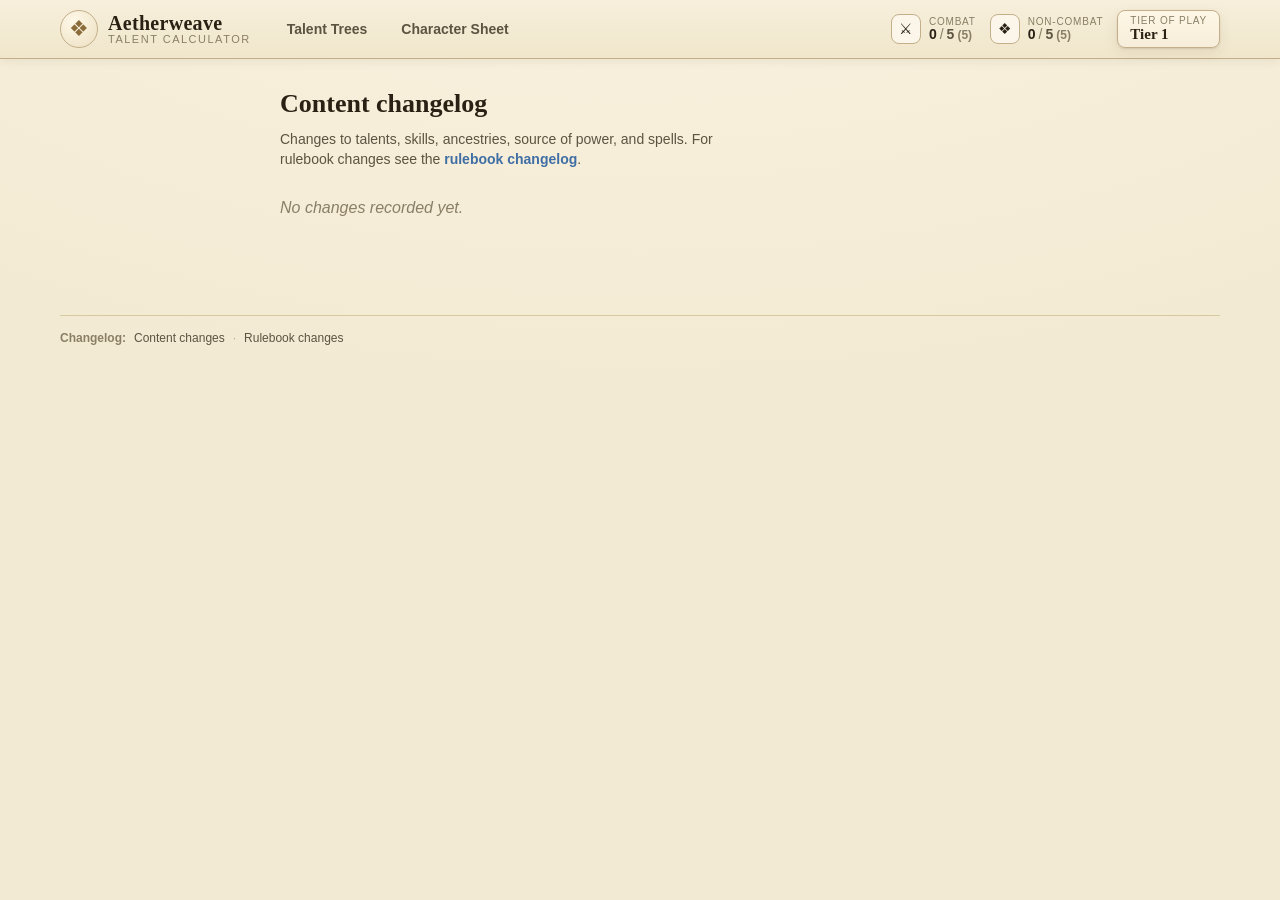
==== changelog-content.html @ 64d8b2b5 "Added changelogs and corresponding hooks" ====
<!DOCTYPE html>
<html lang="en">
<head>
  <meta charset="utf-8">
  <meta name="viewport" content="width=device-width, initial-scale=1">
  <title>Aetherweave — Content Changelog</title>
  <link rel="stylesheet" href="css/style.css">
</head>
<body data-changelog="content">
  <header id="app-header"></header>

  <main class="page page-changelog">
    <h1 class="changelog-title">Content changelog</h1>
    <p class="changelog-lead">
      Changes to talents, skills, ancestries, source of power, and spells.
      For rulebook changes see the <a class="inline-link" href="changelog-rules.html">rulebook changelog</a>.
    </p>
    <div id="changelog"></div>
  </main>

  <footer id="app-footer"></footer>

  <!-- ---------- Editable database (all content is in these files) ---------- -->
  <script src="js/data/creation.js"></script>
  <script src="js/config.js"></script>
  <script src="js/data/skills.js"></script>
  <script src="js/data/domains.js"></script>
  <script src="js/data/ancestries.js"></script>
  <script src="js/data/combinations.js"></script>
  <script src="js/data/sources.js"></script>
  <script src="js/data/spells.js"></script>
  <script src="js/data/changelog-content.js"></script>
  <script src="js/data/changelog-rules.js"></script>

  <!-- ---------- Application ---------- -->
  <script src="js/state.js"></script>
  <script src="js/engine.js"></script>
  <script src="js/ui-shared.js"></script>
  <script src="js/changelog.js"></script>
</body>
</html>
---- css/style.css ----
/* ==========================================================================
   Aetherweave Talent Calculator — styles
   Theme lives in :root variables. Per-domain accent is injected as --accent.
   ========================================================================== */

:root {
  --parchment:      #f3ead3;
  --parchment-2:    #ece0c2;
  --panel:          #fbf6e9;
  --panel-2:        #f6eeda;
  --ink:            #2a2114;
  --ink-soft:       #5c5341;
  --ink-faint:      #8a7f66;
  --line:           #d8c9a3;
  --line-strong:    #c3b08a;
  --unmet:          #b3261e;   /* red requirement text (spec) */
  --met:            #2a2114;   /* black requirement text (spec) */
  --combat:         #b23b3b;
  --noncombat:      #3f6ea5;
  --owned:          #2f8f5b;
  --granted:        #d4a72c;   /* free, granted at character creation */
  --shadow:         0 1px 2px rgba(60, 45, 20, .12), 0 4px 14px rgba(60, 45, 20, .08);
  --accent:         #8a6d3b;
  --radius:         10px;
  --font: -apple-system, BlinkMacSystemFont, "Segoe UI", Roboto, Helvetica, Arial, sans-serif;
  --serif: "Iowan Old Style", "Palatino Linotype", Palatino, "Book Antiqua", Georgia, serif;
}

* { box-sizing: border-box; }

html, body { margin: 0; padding: 0; }

body {
  font-family: var(--font);
  color: var(--ink);
  background:
    radial-gradient(1200px 600px at 50% -200px, #fbf4e2, transparent),
    var(--parchment);
  min-height: 100vh;
  line-height: 1.45;
}

a { color: var(--accent); }
.inline-link { color: var(--noncombat); font-weight: 600; text-decoration: none; }
.inline-link:hover { text-decoration: underline; }

/* ---------- Header ------------------------------------------------------- */
#app-header {
  position: sticky; top: 0; z-index: 50;
  background: linear-gradient(180deg, #f7efdc, #f0e6cb);
  border-bottom: 1px solid var(--line-strong);
  box-shadow: 0 2px 10px rgba(60, 45, 20, .08);
}
.header-bar {
  max-width: 1200px; margin: 0 auto; padding: 10px 20px;
  display: flex; align-items: center; gap: 22px; flex-wrap: wrap;
}
.brand { display: flex; align-items: center; gap: 10px; text-decoration: none; color: var(--ink); }
.brand-mark {
  font-size: 22px; width: 38px; height: 38px; display: grid; place-items: center;
  background: radial-gradient(circle at 35% 30%, #fff8e8, var(--parchment-2));
  border: 1px solid var(--line-strong); border-radius: 50%; color: var(--accent);
}
.brand-text { display: flex; flex-direction: column; line-height: 1.05; }
.brand-name { font-family: var(--serif); font-weight: 700; font-size: 20px; letter-spacing: .3px; }
.brand-sub { font-size: 11px; text-transform: uppercase; letter-spacing: 1.5px; color: var(--ink-faint); }

.nav { display: flex; gap: 6px; }
.nav-link {
  text-decoration: none; color: var(--ink-soft); font-weight: 600; font-size: 14px;
  padding: 7px 13px; border-radius: 8px; border: 1px solid transparent;
}
.nav-link:hover { background: var(--panel-2); }
.nav-link.active { color: var(--ink); background: var(--panel); border-color: var(--line-strong); box-shadow: var(--shadow); }

.counters { display: flex; align-items: center; gap: 14px; margin-left: auto; flex-wrap: wrap; }
.exp-counter { display: flex; align-items: center; gap: 8px; }
.exp-icon {
  width: 30px; height: 30px; display: grid; place-items: center; border-radius: 8px;
  background: var(--panel); border: 1px solid var(--line-strong); font-size: 15px;
}
.exp-body { display: flex; flex-direction: column; line-height: 1.05; }
.exp-label { font-size: 10px; text-transform: uppercase; letter-spacing: .8px; color: var(--ink-faint); }
.exp-nums { font-variant-numeric: tabular-nums; font-size: 14px; font-weight: 700; display: flex; align-items: baseline; gap: 3px; }
.exp-sep { color: var(--ink-faint); font-weight: 400; }
.exp-earned { color: var(--ink-soft); font-weight: 600; }
.exp-remaining { font-size: 12px; color: var(--ink-faint); font-weight: 600; }
.exp-remaining.negative { color: var(--unmet); }

.tier-badge {
  display: flex; flex-direction: column; line-height: 1.05; padding: 5px 12px;
  background: linear-gradient(180deg, #fff7e6, var(--panel-2));
  border: 1px solid var(--line-strong); border-radius: 8px; box-shadow: var(--shadow);
}
.tier-badge-label { font-size: 10px; text-transform: uppercase; letter-spacing: .8px; color: var(--ink-faint); }
.tier-badge-value { font-family: var(--serif); font-weight: 700; font-size: 15px; }

/* ---------- Validation banner ------------------------------------------- */
.validation-banner {
  max-width: 1200px; margin: 12px auto 0; padding: 12px 16px;
  background: #fdecea; border: 1px solid #f0b4ae; border-left: 4px solid var(--unmet);
  border-radius: 8px; color: #7c1a14;
}
.vb-head { font-weight: 700; margin-bottom: 6px; }
.vb-list { margin: 0; padding-left: 20px; font-size: 13px; font-family: ui-monospace, Menlo, Consolas, monospace; }

/* ---------- Page layout -------------------------------------------------- */
.page { max-width: 1200px; margin: 0 auto; padding: 22px 20px 80px; }

/* ---------- Tree tabs ---------------------------------------------------- */
.tree-tabs { display: flex; flex-direction: column; gap: 12px; margin-bottom: 20px; }
.tab-group { display: flex; align-items: baseline; gap: 12px; flex-wrap: wrap; }
.tab-group-label {
  font-size: 10px; text-transform: uppercase; letter-spacing: 1.2px; font-weight: 700;
  color: var(--ink-faint); width: 96px; flex: none;
}
.tab-row { display: flex; gap: 10px; flex-wrap: wrap; flex: 1; }
.domain-tab-lock { font-size: 11px; opacity: .8; }
.domain-tab.preview { border-style: dashed; opacity: .82; }
.combo-toggle {
  display: flex; align-items: center; gap: 8px; font-size: 13px; color: var(--ink-soft);
  margin-left: 108px; cursor: pointer; user-select: none;
}
.combo-toggle input { width: 15px; height: 15px; cursor: pointer; accent-color: var(--accent); }

/* ---------- Tree header -------------------------------------------------- */
.tree-head {
  display: flex; justify-content: space-between; align-items: flex-start; gap: 16px;
  flex-wrap: wrap; margin-bottom: 18px; padding-bottom: 14px; border-bottom: 1px solid var(--line);
  position: relative; z-index: 3;
}
.tree-head-main { display: flex; align-items: center; gap: 12px; }
.tree-head-icon {
  font-size: 26px; width: 46px; height: 46px; flex: none; display: grid; place-items: center;
  border-radius: 12px; background: #fffdf7; border: 2px solid var(--accent);
}
.tree-head-name { font-family: var(--serif); font-weight: 700; font-size: 20px; }
.tree-head-desc { font-size: 12.5px; color: var(--ink-faint); max-width: 46ch; }
.tree-head-tags { display: flex; gap: 8px; flex-wrap: wrap; justify-content: flex-end; }
.tree-tag {
  font-size: 11.5px; font-weight: 600; padding: 4px 10px; border-radius: 999px;
  border: 1px solid var(--line-strong); background: var(--panel-2); color: var(--ink-soft);
}
.tree-tag.ok { border-color: #a8cfb6; background: #eef8f1; color: #1f6b45; }
.tree-tag.locked { border-color: #f0b4ae; background: #fdecea; color: #8c2820; }
.tree-tag.cost { border-color: #e0c48a; background: #fdf4e2; color: #8a6320; }

/* ---------- Talents / Spells sub-tabs (magical domains) ------------------ */
.subview-tabs { display: flex; gap: 6px; margin: 2px 0 0; flex: none; }
.subview-tab {
  font-size: 12.5px; font-weight: 700; padding: 5px 14px; border-radius: 999px; cursor: pointer;
  border: 1px solid var(--line-strong); background: var(--panel-2); color: var(--ink-soft);
}
.subview-tab:hover { color: var(--ink); }
.subview-tab.active { color: #fff; background: var(--accent); border-color: color-mix(in srgb, var(--accent) 70%, black 30%); }

/* ---------- Domain tabs -------------------------------------------------- */
.domain-tabs { display: flex; gap: 10px; flex-wrap: wrap; margin-bottom: 20px; }
.domain-tab {
  --accent: #8a6d3b;
  display: flex; align-items: center; gap: 9px; cursor: pointer;
  padding: 10px 16px; font-size: 15px; font-weight: 600; color: var(--ink-soft);
  background: var(--panel-2); border: 1px solid var(--line-strong);
  border-radius: 10px; box-shadow: var(--shadow); transition: transform .06s ease;
}
.domain-tab:hover { transform: translateY(-1px); color: var(--ink); }
.domain-tab-icon { font-size: 18px; }
.domain-tab.active {
  color: #fff; background: var(--accent);
  border-color: color-mix(in srgb, var(--accent) 70%, black 30%);
}
.domain-tab.active .domain-tab-icon { filter: drop-shadow(0 1px 1px rgba(0,0,0,.35)); }

/* ---------- Tree --------------------------------------------------------- */
.tree {
  --accent: #8a6d3b; --cols: 5;
  position: relative;
  background:
    linear-gradient(180deg, rgba(255,252,244,.6), rgba(246,238,218,.6)),
    var(--panel);
  border: 1px solid var(--line-strong); border-radius: 14px;
  padding: 26px 24px; box-shadow: var(--shadow); overflow: hidden;
}
.tree-lines { position: absolute; inset: 0; pointer-events: none; z-index: 1; }
.tree-grid { position: relative; z-index: 2; display: flex; flex-direction: column; gap: 22px; }

.tree-row {
  display: grid; grid-template-columns: repeat(var(--cols), 1fr);
  gap: 14px; align-items: stretch;
}
.tree-cell { display: flex; justify-content: center; }
/* Left edge of each concatenated ancestral block (combined ancestry view). */
.tree-cell.block-start { border-left: 2px dotted var(--line-strong); margin-left: -8px; padding-left: 6px; }

/* Combined ancestral view: labels spanning each ancestry's block of columns. */
.ancestry-headers { align-items: end; margin-bottom: 2px; }
.ancestry-block-label {
  --accent: #8a6d3b;
  display: flex; align-items: center; justify-content: center; gap: 8px;
  padding: 6px 10px; border-radius: 9px; font-family: var(--serif); font-weight: 700; font-size: 14px;
  color: color-mix(in srgb, var(--accent) 75%, black);
  background: color-mix(in srgb, var(--accent) 14%, #fff);
  border: 1px solid color-mix(in srgb, var(--accent) 45%, var(--line-strong));
}
.ancestry-block-label .abl-icon { font-size: 17px; }

/* Tier dividers */
.tier-divider { display: flex; align-items: center; gap: 14px; margin: 2px 0; }
.tier-divider-line { flex: 1; height: 0; border-top: 2px dashed var(--line-strong); }
.tier-divider-label { display: flex; flex-direction: column; align-items: center; line-height: 1.05; white-space: nowrap; }
.tdl-name { font-family: var(--serif); font-weight: 700; font-size: 14px; color: var(--ink-soft); }
.tdl-sub { font-size: 10px; text-transform: uppercase; letter-spacing: .8px; color: var(--ink-faint); }
.tier-divider.reached .tdl-name { color: var(--accent); }
.tier-divider.reached .tier-divider-line { border-top-style: solid; border-top-color: color-mix(in srgb, var(--accent) 55%, var(--line-strong)); }
.tier-divider.locked { opacity: .8; }

/* ---------- Nodes -------------------------------------------------------- */
.node {
  --accent: inherit;
  display: flex; flex-direction: column; align-items: center; gap: 6px;
  width: 118px; cursor: pointer; user-select: none; position: relative;
  padding: 4px; border-radius: 12px; transition: transform .07s ease;
}
.node-box {
  position: relative; width: 62px; height: 62px; border-radius: 14px;
  display: grid; place-items: center; font-size: 30px;
  background: linear-gradient(180deg, #fffdf6, var(--panel-2));
  border: 2px solid var(--line-strong); box-shadow: var(--shadow);
}
.node-icon { line-height: 1; }
.node-name { font-size: 12.5px; font-weight: 600; text-align: center; color: var(--ink); max-width: 118px; }
.node-cost {
  font-size: 11px; font-weight: 800; letter-spacing: .3px; padding: 1px 8px;
  border-radius: 999px; color: #fff; font-variant-numeric: tabular-nums;
}
.node-cost.combat { background: var(--combat); }
.node-cost.noncombat { background: var(--noncombat); }
.node-cost.split { background: linear-gradient(90deg, var(--combat) 50%, var(--noncombat) 50%); }
.node-badge {
  position: absolute; top: -8px; right: -8px; width: 22px; height: 22px; border-radius: 50%;
  display: grid; place-items: center; font-size: 13px; font-weight: 800; color: #fff;
  border: 2px solid var(--panel);
}

/* States */
.node.available:hover { transform: translateY(-2px); }
.node.available .node-box {
  border-color: color-mix(in srgb, var(--accent) 60%, var(--line-strong));
}
.node.available .node-box::after {
  content: ""; position: absolute; inset: -2px; border-radius: 14px;
  box-shadow: 0 0 0 2px color-mix(in srgb, var(--accent) 25%, transparent);
  pointer-events: none;
}

.node.owned .node-box {
  border-color: var(--accent);
  background: linear-gradient(180deg, #fffef9, color-mix(in srgb, var(--accent) 16%, #fff));
  box-shadow: 0 0 0 3px color-mix(in srgb, var(--accent) 22%, transparent), var(--shadow);
}
.node.owned .node-badge { background: var(--owned); }

.node.locked { cursor: default; }
.node.locked .node-box { filter: grayscale(1); opacity: .5; }
.node.locked .node-name { color: var(--ink-faint); }
.node.locked .node-cost { opacity: .55; }

.node.owned-invalid .node-box {
  border-style: dashed; border-color: var(--unmet);
  box-shadow: 0 0 0 3px rgba(179, 38, 30, .15), var(--shadow);
}
.node.owned-invalid .node-badge { background: var(--unmet); }

/* Granted at character creation — free, permanent */
.node.granted .node-box {
  border-color: var(--granted);
  background: linear-gradient(180deg, #fffdf2, color-mix(in srgb, var(--granted) 18%, #fff));
  box-shadow: 0 0 0 3px color-mix(in srgb, var(--granted) 25%, transparent), var(--shadow);
}
.node.granted .node-badge { background: var(--granted); color: #3a2c00; }
.node-cost.granted { background: var(--granted); color: #3a2c00; }

/* Prerequisite link states */
.link { fill: none; stroke-width: 3; stroke-linecap: round; }
.link-idle   { stroke: var(--line-strong); opacity: .7; }
.link-ready  { stroke: color-mix(in srgb, var(--accent) 55%, var(--line-strong)); }
.link-active { stroke: var(--accent); stroke-width: 3.5; }
.link-any    { stroke-dasharray: 3 7; }

.empty { padding: 40px; text-align: center; color: var(--ink-faint); font-style: italic; }

/* ---------- Legend ------------------------------------------------------- */
.legend {
  display: flex; flex-wrap: wrap; gap: 8px 20px; align-items: center;
  margin-top: 18px; padding: 14px 18px; font-size: 13px; color: var(--ink-soft);
  background: var(--panel-2); border: 1px solid var(--line); border-radius: 10px;
}
.legend-title { font-weight: 700; color: var(--ink); margin-right: 4px; }
.legend-item { display: flex; align-items: center; gap: 7px; }
.swatch { width: 16px; height: 16px; border-radius: 5px; border: 2px solid var(--line-strong); display: inline-block; }
.swatch.node-available { border-color: #8a6d3b; }
.swatch.node-owned { border-color: var(--owned); background: color-mix(in srgb, var(--owned) 16%, #fff); }
.swatch.node-locked { filter: grayscale(1); opacity: .5; background: var(--panel-2); }
.swatch.node-invalid { border-style: dashed; border-color: var(--unmet); }
.line-swatch { width: 22px; height: 0; border-top: 3px solid #8a6d3b; display: inline-block; }

/* ---------- Tooltip ------------------------------------------------------ */
.tooltip {
  position: fixed; z-index: 100; max-width: 320px; pointer-events: none;
  background: #fffdf7; border: 1px solid var(--line-strong); border-radius: 12px;
  padding: 12px 14px; box-shadow: 0 8px 30px rgba(50, 38, 15, .22);
  opacity: 0; transform: translateY(4px); transition: opacity .12s ease, transform .12s ease;
}
.tooltip.show { opacity: 1; transform: translateY(0); }
.tt-name { font-family: var(--serif); font-weight: 700; font-size: 16px; margin-bottom: 4px; }
.tt-meta { display: flex; gap: 8px; flex-wrap: wrap; margin-bottom: 8px; }
.tt-cost { font-size: 11px; font-weight: 700; color: #fff; padding: 2px 8px; border-radius: 999px; }
.tt-cost.combat { background: var(--combat); }
.tt-cost.noncombat { background: var(--noncombat); }
.tt-cost.split { background: linear-gradient(90deg, var(--combat) 50%, var(--noncombat) 50%); }
.tt-tier { font-size: 11px; font-weight: 700; color: var(--ink-soft); padding: 2px 8px; border-radius: 999px; background: var(--panel-2); border: 1px solid var(--line); }
.tt-desc { font-size: 13px; color: var(--ink-soft); margin-bottom: 10px; }
.tt-reqs-head { font-size: 10px; text-transform: uppercase; letter-spacing: 1px; color: var(--ink-faint); margin-bottom: 4px; }
.tt-req { display: flex; align-items: baseline; gap: 7px; font-size: 12.5px; margin: 2px 0; }
.tt-req-mark { font-weight: 800; width: 12px; flex: none; }
.tt-req.met { color: var(--met); }
.tt-req.met .tt-req-mark { color: var(--owned); }
.tt-req.unmet { color: var(--unmet); }
.tt-req.unmet .tt-req-text { font-weight: 600; }
.tt-hint { margin-top: 10px; font-size: 12px; font-weight: 700; padding-top: 8px; border-top: 1px dashed var(--line); }
.tt-hint.ok { color: var(--owned); }
.tt-hint.no { color: var(--ink-faint); }

/* ---------- Toasts ------------------------------------------------------- */
.toast-host { position: fixed; bottom: 22px; left: 50%; transform: translateX(-50%); z-index: 200; display: flex; flex-direction: column; gap: 8px; align-items: center; }
.toast {
  background: #2a2114; color: #fdf6e6; padding: 10px 18px; border-radius: 10px;
  font-size: 14px; font-weight: 600; box-shadow: 0 8px 24px rgba(0,0,0,.28);
  opacity: 0; transform: translateY(10px); transition: opacity .25s ease, transform .25s ease;
}
.toast.show { opacity: 1; transform: translateY(0); }
.toast.success { background: #1f6b45; }
.toast.error { background: #8c2820; }

/* ==========================================================================
   Character sheet
   ========================================================================== */
.sheet { display: flex; flex-direction: column; gap: 20px; }
.sheet-section {
  background: var(--panel); border: 1px solid var(--line-strong); border-radius: 14px;
  padding: 18px 20px; box-shadow: var(--shadow);
}
.sheet-h2 {
  font-family: var(--serif); font-size: 20px; margin: 0 0 14px;
  padding-bottom: 8px; border-bottom: 2px solid var(--line); display: flex; align-items: baseline; gap: 10px;
}
.sheet-h2-note, .group-note { font-family: var(--font); font-size: 12px; font-weight: 400; color: var(--ink-faint); }
.sheet-hint { font-size: 12.5px; color: var(--ink-faint); margin-top: 10px; }

/* Identity */
.id-grid { display: grid; grid-template-columns: 1fr 1fr; gap: 12px 26px; }
.id-field { display: flex; flex-direction: column; gap: 4px; }
.id-field-wide { grid-column: 1 / -1; }
.id-label { font-size: 11px; text-transform: uppercase; letter-spacing: .8px; color: var(--ink-faint); font-weight: 600; }
.id-input, .hp-input, .exp-earned-input, .prof-name {
  font: inherit; padding: 8px 10px; border: 1px solid var(--line-strong); border-radius: 8px;
  background: #fffdf7; color: var(--ink);
}
.id-fixed { display: inline-block; box-sizing: border-box; border-color: var(--line); background: var(--panel); }
.id-input:focus, .hp-input:focus, .exp-earned-input:focus, .prof-name:focus {
  outline: none; border-color: var(--accent); box-shadow: 0 0 0 3px rgba(138, 109, 59, .15);
}

/* Stats: HP + characteristics */
.hp-mana-row { display: flex; flex-wrap: wrap; justify-content: center; gap: 16px; align-items: stretch; margin-bottom: 16px; }
.char-row { display: flex; flex-wrap: wrap; justify-content: center; gap: 16px; align-items: stretch; }
.hp-box, .char-box {
  background: var(--panel-2); border: 1px solid var(--line); border-radius: 12px;
  padding: 12px 14px; display: flex; flex-direction: column; align-items: center; gap: 8px; min-width: 120px;
}
.stat-title, .char-head { font-weight: 700; }
.char-head { display: flex; flex-direction: column; align-items: center; line-height: 1.1; }
.char-name { font-size: 13px; }
.char-abbr { font-size: 10px; letter-spacing: 1px; color: var(--ink-faint); }
.hp-row { display: flex; gap: 10px; }
.hp-field { display: flex; flex-direction: column; align-items: center; gap: 3px; }
.hp-label { font-size: 10px; text-transform: uppercase; color: var(--ink-faint); }
.hp-input { width: 62px; text-align: center; }
.hp-computed {
  display: inline-block; font: inherit; padding: 8px 10px; border: 1px solid var(--line);
  border-radius: 8px; background: var(--panel); color: var(--ink); box-sizing: border-box;
}

/* Dots */
.dots { display: flex; gap: 6px; }
.dot {
  width: 20px; height: 20px; border-radius: 50%; cursor: pointer; padding: 0;
  border: 2px solid var(--line-strong); background: #fffdf7; transition: background .08s ease, transform .08s ease;
}
.dot:hover { transform: scale(1.12); border-color: var(--accent); }
.dot.filled { background: var(--accent); border-color: color-mix(in srgb, var(--accent) 70%, black); }

/* Experience */
.exp-wrap { display: grid; grid-template-columns: 1fr 1fr; gap: 18px; }
.exp-pool-title { font-weight: 700; margin-bottom: 8px; }
.exp-pool-grid { display: grid; grid-template-columns: repeat(3, 1fr); gap: 0; border: 1px solid var(--line-strong); border-radius: 10px; overflow: hidden; }
.exp-cell { padding: 10px 12px; text-align: center; border-right: 1px solid var(--line); background: var(--panel-2); }
.exp-cell:last-child { border-right: none; }
.exp-cell-label { font-size: 10px; text-transform: uppercase; letter-spacing: .8px; color: var(--ink-faint); margin-bottom: 6px; }
.exp-cell-value { font-size: 20px; font-weight: 800; font-variant-numeric: tabular-nums; }
.exp-cell-value.negative { color: var(--unmet); }
.exp-earned-input { width: 70px; text-align: center; font-size: 18px; font-weight: 700; }

/* Skills */
.skill-group { margin-bottom: 14px; }
.skill-group-title, .prof-title { font-size: 15px; margin: 4px 0 10px; display: flex; align-items: baseline; gap: 8px; }
.skill-grid { display: grid; grid-template-columns: repeat(3, 1fr); gap: 6px 20px; }
.skill-row { display: flex; align-items: center; gap: 10px; padding: 4px 0; }
.skill-name { display: flex; align-items: baseline; gap: 6px; min-width: 0; flex: 1; overflow: hidden; }
.skill-name-text { font-size: 13.5px; overflow: hidden; text-overflow: ellipsis; white-space: nowrap; }
.skill-char { font-size: 10px; color: var(--ink-faint); letter-spacing: .5px; flex: none; }
.skill-hint { font-size: 10.5px; color: var(--ink-faint); width: 52px; text-align: right; flex: none; font-variant-numeric: tabular-nums; }

/* Proficiencies */
.prof-wrap { display: grid; grid-template-columns: repeat(3, 1fr); gap: 20px; }
.prof-col { display: flex; flex-direction: column; gap: 8px; min-width: 0; }
.prof-row { display: flex; align-items: center; gap: 8px; }
.prof-name { flex: 1; min-width: 0; }
.prof-add {
  align-self: flex-start; margin-top: 4px; font: inherit; font-size: 13px; font-weight: 600;
  color: var(--accent); background: none; border: 1px dashed var(--line-strong); border-radius: 8px;
  padding: 6px 12px; cursor: pointer;
}
.prof-add:hover { background: var(--panel-2); }

.icon-btn {
  width: 26px; height: 26px; flex: none; border-radius: 7px; cursor: pointer;
  border: 1px solid var(--line-strong); background: #fffdf7; color: var(--ink-soft); font-size: 12px;
}
.icon-btn:hover { background: #fdecea; color: var(--unmet); border-color: #f0b4ae; }

/* Talents summary */
.talent-row {
  display: flex; align-items: center; gap: 12px; padding: 8px 10px; margin-bottom: 6px;
  background: var(--panel-2); border: 1px solid var(--line); border-radius: 10px;
}
.talent-row.invalid { border-color: #f0b4ae; background: #fdf0ee; }
.talent-row.expandable { cursor: pointer; }
.talent-row.expandable:hover { border-color: var(--accent); }
.talent-icon {
  width: 38px; height: 38px; flex: none; border-radius: 9px; display: grid; place-items: center;
  font-size: 20px; background: #fffdf7; border: 1px solid var(--line-strong);
}
.talent-info { display: flex; flex-direction: column; flex: 1; min-width: 0; }
.talent-name { font-weight: 700; }
.talent-expand-icon { color: var(--ink-faint); font-size: 10px; margin-left: 4px; }
.talent-meta { font-size: 12px; color: var(--ink-faint); }
.talent-desc { font-size: 12px; color: var(--ink-soft); margin-top: 4px; white-space: pre-line; }
.talent-invalid-note { font-size: 12px; color: var(--unmet); font-weight: 600; margin-top: 2px; }

/* Save data */
.data-row { display: flex; gap: 10px; flex-wrap: wrap; }
.btn {
  font: inherit; font-weight: 600; font-size: 14px; cursor: pointer; padding: 9px 16px;
  border-radius: 9px; border: 1px solid var(--line-strong); background: var(--panel-2); color: var(--ink);
}
.btn:hover { background: #fffdf7; box-shadow: var(--shadow); }
.btn-danger { color: var(--unmet); border-color: #e6b8b3; }
.btn-danger:hover { background: #fdecea; }

/* ==========================================================================
   Character creation wizard
   ========================================================================== */
.header-mode {
  font-family: var(--serif); font-size: 15px; font-weight: 700; color: var(--ink-soft);
  padding: 5px 14px; background: var(--panel-2); border: 1px solid var(--line-strong); border-radius: 8px;
}
.page-create { max-width: 940px; }
.wizard { display: flex; flex-direction: column; gap: 16px; }

.wizard-intro {
  display: flex; align-items: center; gap: 14px; padding: 16px 18px;
  background: linear-gradient(180deg, #fff8e8, var(--panel-2));
  border: 1px solid var(--line-strong); border-radius: 14px; box-shadow: var(--shadow);
}
.wizard-intro-icon {
  font-size: 24px; width: 46px; height: 46px; flex: none; display: grid; place-items: center;
  border-radius: 50%; background: #fffdf7; border: 1px solid var(--line-strong); color: var(--accent);
}
.wizard-intro-title { font-family: var(--serif); font-weight: 700; font-size: 19px; }
.wizard-intro-sub { font-size: 13px; color: var(--ink-soft); }

.step-bar { display: flex; gap: 8px; flex-wrap: wrap; }
.step-chip {
  display: flex; align-items: center; gap: 8px; cursor: pointer; font: inherit; font-size: 13px;
  font-weight: 600; color: var(--ink-faint); padding: 7px 13px; border-radius: 999px;
  background: var(--panel-2); border: 1px solid var(--line);
}
.step-chip:disabled { cursor: default; opacity: .55; }
.step-chip .step-num {
  width: 20px; height: 20px; border-radius: 50%; display: grid; place-items: center;
  font-size: 11px; font-weight: 800; background: var(--line); color: var(--ink-soft);
}
.step-chip.done { color: var(--owned); border-color: #a8cfb6; background: #eef8f1; }
.step-chip.done .step-num { background: var(--owned); color: #fff; }
.step-chip.active { color: #fff; background: var(--accent); border-color: var(--accent); }
.step-chip.active .step-num { background: rgba(255,255,255,.28); color: #fff; }

.wizard-body {
  background: var(--panel); border: 1px solid var(--line-strong); border-radius: 14px;
  padding: 20px 22px; box-shadow: var(--shadow);
}
.wizard-head { display: flex; align-items: center; justify-content: space-between; gap: 16px; flex-wrap: wrap; }
.wizard-title { font-family: var(--serif); font-size: 22px; margin: 0 0 6px; }
.btn-random {
  border-color: #cbb27a; background: linear-gradient(180deg, #fff8e4, #f7ecd0); color: #7a5c1c;
  font-size: 13px; padding: 7px 14px; white-space: nowrap;
}
.btn-random:hover { background: #fff3d6; border-color: var(--granted); }
.btn-random-lg { margin-left: auto; font-size: 14px; padding: 10px 18px; }

/* Storage warning (page opened from disk — nothing will persist) */
.storage-warning {
  max-width: 1200px; margin: 12px auto 0; padding: 12px 16px;
  background: #fdf4e2; border: 1px solid #e0c48a; border-left: 4px solid #c8922a;
  border-radius: 8px; color: #6d4d10;
}
.sw-head { font-weight: 700; margin-bottom: 4px; }
.sw-text { font-size: 13px; line-height: 1.5; }
.sw-text code {
  background: #f3e6c8; padding: 1px 6px; border-radius: 4px;
  font-family: ui-monospace, Menlo, Consolas, monospace; font-size: 12px;
}
.step-lead { font-size: 14px; color: var(--ink-soft); margin: 0 0 18px; max-width: 72ch; }

.wizard-footer { display: flex; align-items: center; gap: 14px; }
.wizard-note { flex: 1; font-size: 13px; color: var(--ink-faint); }
.wizard-note.warn { color: var(--unmet); font-weight: 600; }
.btn-primary {
  background: var(--accent); color: #fff; border-color: color-mix(in srgb, var(--accent) 70%, black);
}
.btn-primary:hover { background: color-mix(in srgb, var(--accent) 85%, black); }
.btn:disabled { opacity: .45; cursor: not-allowed; }
.btn-primary:disabled:hover { background: var(--accent); }

/* Step 1 — characteristic assignment */
.value-pool { display: flex; align-items: center; gap: 8px; margin-bottom: 16px; }
.value-pool-label { font-size: 11px; text-transform: uppercase; letter-spacing: .8px; color: var(--ink-faint); font-weight: 700; }
.value-chip {
  font-size: 13px; font-weight: 700; padding: 3px 11px; border-radius: 999px;
  background: #fff8e4; border: 1px solid var(--line-strong); font-variant-numeric: tabular-nums;
}
.value-chip.spent { opacity: .4; }
.char-assign-grid { display: grid; gap: 8px; max-width: 520px; }
.char-assign-row {
  display: flex; align-items: center; justify-content: space-between; gap: 16px;
  padding: 9px 14px; background: var(--panel-2); border: 1px solid var(--line); border-radius: 10px;
}
.char-assign-name { display: flex; align-items: baseline; gap: 8px; }
.char-assign-label { font-weight: 600; }
.char-assign-abbr { font-size: 10px; letter-spacing: 1px; color: var(--ink-faint); }
.value-options { display: flex; gap: 6px; }
.value-btn {
  width: 36px; height: 36px; border-radius: 9px; cursor: pointer; font: inherit;
  font-size: 15px; font-weight: 700; background: #fffdf7; border: 1px solid var(--line-strong); color: var(--ink);
}
.value-btn:hover:not(:disabled) { border-color: var(--accent); }
.value-btn:disabled { opacity: .3; cursor: not-allowed; }
.value-btn.chosen { background: var(--accent); color: #fff; border-color: var(--accent); }

/* Steps 2 & 3 — choice cards */
.card-grid { display: grid; grid-template-columns: repeat(auto-fill, minmax(220px, 1fr)); gap: 12px; }
.choice-card {
  --accent: #8a6d3b;
  display: flex; flex-direction: column; align-items: flex-start; gap: 6px; text-align: left;
  cursor: pointer; font: inherit; padding: 14px 16px; border-radius: 12px;
  background: var(--panel-2); border: 2px solid var(--line); color: var(--ink);
}
.choice-card:hover { border-color: var(--accent); }
.choice-card.chosen {
  border-color: var(--accent);
  background: linear-gradient(180deg, #fffdf7, color-mix(in srgb, var(--accent) 12%, #fff));
  box-shadow: 0 0 0 3px color-mix(in srgb, var(--accent) 20%, transparent);
}
.choice-icon { font-size: 26px; }
.choice-name { font-family: var(--serif); font-weight: 700; font-size: 17px; }
.choice-desc { font-size: 12.5px; color: var(--ink-soft); }
.choice-benefit { font-size: 12px; font-weight: 600; color: var(--accent); margin-top: 2px; }

.sub-section { margin-top: 22px; }
.sub-title { font-size: 15px; margin: 0 0 10px; display: flex; align-items: baseline; gap: 8px; }
.pick-grid { display: grid; grid-template-columns: repeat(auto-fill, minmax(220px, 1fr)); gap: 10px; }
.pick-card {
  display: flex; flex-direction: column; gap: 6px; text-align: left; cursor: pointer; font: inherit;
  padding: 12px 14px; border-radius: 10px; background: #fffdf7; border: 2px solid var(--line); color: var(--ink);
}
.pick-card:hover { border-color: var(--granted); }
.pick-card.chosen {
  border-color: var(--granted); background: color-mix(in srgb, var(--granted) 12%, #fff);
  box-shadow: 0 0 0 3px color-mix(in srgb, var(--granted) 22%, transparent);
}
.pick-head { display: flex; align-items: center; gap: 8px; }
.pick-icon { font-size: 20px; }
.pick-name { font-weight: 700; }
.pick-desc { font-size: 12px; color: var(--ink-soft); }

/* Steps 4 & 5 — budget */
.budget-meter {
  display: inline-flex; align-items: baseline; gap: 10px; margin-bottom: 16px;
  padding: 8px 16px; border-radius: 10px; background: var(--panel-2); border: 1px solid var(--line-strong);
}
.budget-label { font-size: 10px; text-transform: uppercase; letter-spacing: .8px; color: var(--ink-faint); font-weight: 700; }
.budget-value { font-size: 19px; font-weight: 800; font-variant-numeric: tabular-nums; }
.budget-left { font-size: 12px; color: var(--ink-faint); font-weight: 600; }
.budget-meter.done { border-color: #a8cfb6; background: #eef8f1; }
.budget-meter.done .budget-left { color: var(--owned); }
.budget-meter.over { border-color: #f0b4ae; background: #fdecea; }
.budget-meter.over .budget-value, .budget-meter.over .budget-left { color: var(--unmet); }
.dot.disabled, .dot:disabled { opacity: .3; cursor: not-allowed; }
.dot.disabled:hover, .dot:disabled:hover { transform: none; border-color: var(--line-strong); }

/* Step 6 — review */
.review-block { margin-bottom: 14px; padding: 12px 16px; background: var(--panel-2); border: 1px solid var(--line); border-radius: 10px; }
.review-title { font-size: 14px; margin: 0 0 6px; }
.review-list { margin: 0; padding-left: 20px; font-size: 13px; color: var(--ink-soft); }

/* ---------- Creation gate overlay ---------------------------------------- */
.gate-overlay {
  position: fixed; inset: 0; z-index: 300; display: grid; place-items: center; padding: 20px;
  background: rgba(42, 33, 20, .55); backdrop-filter: blur(3px);
}
.gate-card {
  max-width: 460px; text-align: center; padding: 28px 30px; border-radius: 16px;
  background: var(--panel); border: 1px solid var(--line-strong); box-shadow: 0 20px 60px rgba(0,0,0,.3);
}
.gate-icon { font-size: 34px; color: var(--accent); }
.gate-title { font-family: var(--serif); font-size: 23px; margin: 6px 0 10px; }
.gate-text { font-size: 14px; color: var(--ink-soft); margin: 0 0 20px; }
.gate-actions { display: flex; gap: 10px; justify-content: center; flex-wrap: wrap; }
.gate-actions .btn { text-decoration: none; display: inline-block; }
.gate-note { font-size: 12px; color: var(--ink-faint); margin-top: 14px; }

/* ---------- Sheet: creation summary, granted, breakdowns ----------------- */
.creation-row { display: grid; grid-template-columns: 1fr 1fr; gap: 14px; }
.creation-card { padding: 12px 14px; background: var(--panel-2); border: 1px solid var(--line); border-radius: 10px; }
.creation-card-label { font-size: 10px; text-transform: uppercase; letter-spacing: .8px; color: var(--ink-faint); font-weight: 700; }
.creation-card-body { display: flex; align-items: center; gap: 12px; margin-top: 8px; }
.creation-icon {
  font-size: 24px; width: 42px; height: 42px; flex: none; display: grid; place-items: center;
  border-radius: 10px; background: #fffdf7; border: 1px solid var(--line-strong);
}
.creation-name { font-family: var(--serif); font-weight: 700; font-size: 16px; }
.creation-desc { font-size: 12px; color: var(--ink-faint); }

.dot.granted { border-color: var(--granted); }
.dot.granted.filled { background: var(--granted); border-color: color-mix(in srgb, var(--granted) 70%, black); }

/* Levels not yet reachable at this tier of play */
.dot.capped { border-style: dashed; border-color: var(--line); opacity: .45; }
.dot.capped:hover { transform: none; border-color: var(--line); }
.dots-readonly .dot { cursor: default; }
.dots-readonly .dot:hover { transform: none; }

/* Characteristic advancement */
.adv-block { margin-top: 14px; }
.adv-row {
  display: flex; align-items: center; gap: 12px; flex-wrap: wrap;
  padding: 8px 12px; margin-bottom: 6px;
  background: var(--panel-2); border: 1px solid var(--line); border-radius: 10px;
}
.adv-tier { font-family: var(--serif); font-weight: 700; font-size: 14px; min-width: 62px; }
.adv-count {
  font-size: 11px; font-weight: 700; font-variant-numeric: tabular-nums;
  color: var(--ink-faint); padding: 2px 8px; border-radius: 999px;
  background: #fffdf7; border: 1px solid var(--line);
}
.adv-options { display: flex; gap: 6px; margin-left: auto; flex-wrap: wrap; }
.adv-btn {
  font: inherit; font-size: 11px; font-weight: 800; letter-spacing: .5px; cursor: pointer;
  padding: 6px 10px; border-radius: 8px; color: var(--ink-soft);
  background: #fffdf7; border: 1px solid var(--line-strong);
}
.adv-btn:hover:not(:disabled) { border-color: var(--accent); color: var(--ink); }
.adv-btn:disabled { opacity: .35; cursor: not-allowed; }
.adv-btn.chosen {
  background: var(--owned); border-color: color-mix(in srgb, var(--owned) 70%, black); color: #fff;
}
.granted-tag {
  font-size: 9.5px; text-transform: uppercase; letter-spacing: .8px; font-weight: 800;
  margin-left: 8px; padding: 1px 7px; border-radius: 999px;
  background: var(--granted); color: #3a2c00;
}
.talent-row.granted { border-color: color-mix(in srgb, var(--granted) 45%, var(--line)); background: #fffcf0; }

.exp-breakdown, .tree-cost-list { display: flex; align-items: center; gap: 8px; flex-wrap: wrap; margin-top: 14px; }
.exp-breakdown-label, .tree-cost-label {
  font-size: 10px; text-transform: uppercase; letter-spacing: .8px; color: var(--ink-faint); font-weight: 700;
}
.exp-chip, .tree-cost-chip {
  display: inline-flex; align-items: baseline; gap: 7px; font-size: 12.5px;
  padding: 3px 11px; border-radius: 999px; background: var(--panel-2); border: 1px solid var(--line);
}
.exp-chip-value, .tcc-cost { font-weight: 800; font-variant-numeric: tabular-nums; }
.tree-cost-chip.free { border-style: dashed; color: var(--ink-faint); }
.tree-cost-next { font-size: 12px; font-weight: 600; color: #8a6320; }

.tt-cost.granted { background: var(--granted); color: #3a2c00; }
.tt-cost.surcharge { background: #8a6320; }
.swatch.node-granted { border-color: var(--granted); background: color-mix(in srgb, var(--granted) 18%, #fff); }

/* The database editor's styles live in editor/editor.css (dev-only, never
   deployed) so no editor code ships to production. */

/* ---------- Page toolbar (Export to PDF) --------------------------------- */
.page-toolbar { display: flex; justify-content: flex-end; gap: 10px; margin-bottom: 14px; }

/* ---------- Ancestry hierarchy (creation) -------------------------------- */
.ancestry-tree { display: flex; flex-direction: column; gap: 6px; margin-bottom: 8px; }
.ancestry-row {
  --accent: #8a6d3b;
  display: flex; align-items: center; gap: 10px; text-align: left; cursor: pointer; font: inherit;
  color: var(--ink); padding: 10px 12px; border-radius: 10px;
  background: var(--panel-2); border: 1px solid var(--line); border-left: 4px solid var(--accent);
}
.ancestry-row:hover { border-color: var(--accent); }
.ancestry-row.chosen {
  background: linear-gradient(180deg, #fffdf7, color-mix(in srgb, var(--accent) 12%, #fff));
  border-color: var(--accent); box-shadow: 0 0 0 2px color-mix(in srgb, var(--accent) 22%, transparent);
}
/* Grouping-only ancestry: not selectable, but click to expand/collapse its sub-ancestries. */
.ancestry-row.category {
  background: transparent; border-style: dashed; opacity: .8;
}
.ancestry-row.category:hover { border-color: var(--line); }
.ancestry-row.category .ancestry-row-name { color: var(--ink-soft); }
.ancestry-branch { color: var(--ink-faint); font-weight: 700; }
.ancestry-row-icon {
  font-size: 20px; width: 36px; height: 36px; flex: none; display: grid; place-items: center;
  border-radius: 9px; background: #fffdf7; border: 1px solid var(--line-strong);
}
.ancestry-row-text { min-width: 0; }
.ancestry-row-name { font-family: var(--serif); font-weight: 700; font-size: 15px; }
.ancestry-row-desc { font-size: 12px; color: var(--ink-faint); }
.ancestry-tag {
  font-size: 9px; text-transform: uppercase; letter-spacing: .7px; font-weight: 800; margin-left: 8px;
  padding: 1px 6px; border-radius: 999px; background: var(--line); color: var(--ink-soft); vertical-align: middle;
}

/* ==========================================================================
   Spellcasting — caster panel (trees), spell-picker modal, sheet categories
   ========================================================================== */

/* Caster panel on the trees page (magical domains) */
.caster-panel {
  --accent: #8a6d3b;
  position: relative; z-index: 3; margin: 0 0 20px;
  background: linear-gradient(180deg, color-mix(in srgb, var(--accent) 8%, #fffdf7), var(--panel-2));
  border: 1px solid color-mix(in srgb, var(--accent) 40%, var(--line-strong));
  border-left: 4px solid var(--accent);
  border-radius: 12px; padding: 14px 16px; box-shadow: var(--shadow);
  display: flex; flex-direction: column; gap: 12px;
}
.caster-head { display: flex; align-items: center; gap: 10px; }
.caster-icon {
  font-size: 20px; width: 40px; height: 40px; flex: none; display: grid; place-items: center;
  border-radius: 10px; background: #fffdf7; border: 2px solid var(--accent);
}
.caster-title { font-family: var(--serif); font-weight: 700; font-size: 17px; }
.caster-sub { font-size: 12px; color: var(--ink-faint); }

.caster-pool {
  display: flex; align-items: baseline; gap: 10px; flex-wrap: wrap;
  padding: 8px 12px; border-radius: 10px; background: #fffdf7; border: 1px solid var(--line);
}
.caster-pool-label { font-size: 10px; text-transform: uppercase; letter-spacing: .8px; color: var(--ink-faint); font-weight: 700; }
.caster-pool-hint { font-size: 12.5px; color: var(--ink-faint); }
.caster-pool-eq { display: flex; align-items: baseline; gap: 8px; flex-wrap: wrap; font-size: 13px; }
.cpp { font-weight: 600; }
.cpp-op { color: var(--ink-faint); }
.cpp-total { font-weight: 800; color: var(--accent); font-variant-numeric: tabular-nums; }

.caster-ladder { display: flex; align-items: center; gap: 12px; flex-wrap: wrap; }
.caster-ladder-label { font-size: 13px; font-weight: 600; }
.caster-dots { display: flex; gap: 7px; }
.caster-dot {
  width: 22px; height: 22px; border-radius: 6px; cursor: pointer; padding: 0;
  border: 2px solid var(--line-strong); background: #fffdf7;
  transition: background .08s ease, transform .08s ease;
}
.caster-dot:hover:not(:disabled) { transform: scale(1.1); border-color: var(--accent); }
.caster-dot.filled { background: var(--accent); border-color: color-mix(in srgb, var(--accent) 70%, black); }
.caster-dot.capped { border-style: dashed; border-color: var(--line); opacity: .5; }
.caster-dot.capped:hover { transform: none; }
.caster-dot:disabled { cursor: not-allowed; }
.caster-ladder-hint { font-size: 11.5px; color: var(--ink-faint); font-variant-numeric: tabular-nums; }

.caster-spells { display: flex; flex-direction: column; gap: 8px; }
.caster-spells-head { display: flex; align-items: center; gap: 10px; }
.caster-spells-title { font-size: 14px; font-weight: 700; }
.caster-learn { margin-left: auto; font-size: 13px; padding: 7px 13px; }
.caster-spells-empty { font-size: 12.5px; color: var(--ink-faint); font-style: italic; }
.caster-spell-list { display: flex; flex-direction: column; gap: 6px; }
.caster-spell-row {
  display: flex; align-items: center; gap: 10px; padding: 7px 10px;
  background: #fffdf7; border: 1px solid var(--line); border-radius: 9px;
}
.caster-spell-row.invalid { border-color: #f0b4ae; background: #fdf0ee; }
.spell-icon {
  width: 34px; height: 34px; flex: none; border-radius: 8px; display: grid; place-items: center;
  font-size: 18px; background: var(--panel-2); border: 1px solid var(--line-strong);
}
.spell-info { display: flex; flex-direction: column; min-width: 0; flex: 1; }
.spell-name { font-weight: 700; display: flex; align-items: baseline; gap: 8px; }
.spell-desc { font-size: 12px; color: var(--ink-faint); }
.spell-invalid-note { font-size: 11.5px; color: var(--unmet); font-weight: 600; margin-top: 2px; }
.spell-tier-tag {
  font-size: 10px; font-weight: 800; letter-spacing: .3px; padding: 1px 7px; border-radius: 999px;
  background: color-mix(in srgb, var(--accent) 18%, #fff); color: color-mix(in srgb, var(--accent) 75%, black);
  border: 1px solid color-mix(in srgb, var(--accent) 40%, var(--line)); font-variant-numeric: tabular-nums;
}

/* Ability badge in the node tooltip */
.tt-ability { font-size: 11px; font-weight: 700; padding: 2px 8px; border-radius: 999px; border: 1px solid var(--line); background: var(--panel-2); color: var(--ink-soft); }
.tt-ability.maneuver { background: #eef2fb; border-color: #b9c8e6; color: #34507e; }
.tt-ability.spellcasting { background: #eae6fb; border-color: #cfc6ef; color: #5a4aa0; }

/* Shared modal chrome (UI.modal — used by dialogs elsewhere) */
.modal-overlay {
  position: fixed; inset: 0; z-index: 300; display: grid; place-items: center; padding: 20px;
  background: rgba(42, 33, 20, .55); backdrop-filter: blur(3px);
}
.modal-card {
  --accent: #8a6d3b;
  width: min(680px, 100%); max-height: 86vh; display: flex; flex-direction: column;
  background: var(--panel); border: 1px solid var(--line-strong); border-radius: 16px;
  box-shadow: 0 20px 60px rgba(0,0,0,.3); overflow: hidden;
}
.modal-head {
  display: flex; align-items: center; justify-content: space-between; gap: 12px;
  padding: 14px 18px; border-bottom: 1px solid var(--line);
  background: linear-gradient(180deg, #f7efdc, var(--panel-2));
}
.modal-title { font-family: var(--serif); font-size: 19px; margin: 0; }
.modal-close {
  width: 30px; height: 30px; flex: none; border-radius: 8px; cursor: pointer; font-size: 14px;
  border: 1px solid var(--line-strong); background: #fffdf7; color: var(--ink-soft);
}
.modal-close:hover { background: #fdecea; color: var(--unmet); border-color: #f0b4ae; }
.modal-body { padding: 16px 18px; overflow-y: auto; }

/* Sheet: ability categories + per-domain spell blocks */
.talent-domain-tag {
  font-size: 9.5px; text-transform: uppercase; letter-spacing: .6px; font-weight: 700;
  margin-left: 8px; padding: 1px 7px; border-radius: 999px;
  background: var(--panel); color: var(--ink-faint); border: 1px solid var(--line);
}
.talent-uses-tag {
  font-size: 10px; font-weight: 700; margin-left: 8px; padding: 1px 8px; border-radius: 999px;
  background: #eef2fb; color: #34507e; border: 1px solid #b9c8e6;
}
.spell-domain-block { margin-bottom: 10px; }
.spell-domain-head { display: flex; align-items: baseline; gap: 8px; flex-wrap: wrap; margin: 6px 0; }
.sdh-icon { font-size: 16px; }
.sdh-name { font-family: var(--serif); font-weight: 700; font-size: 15px; }
.sdh-pool { font-size: 11.5px; color: var(--ink-faint); }
.spell-sheet-row .talent-name { display: flex; align-items: baseline; gap: 8px; }

/* Spell-test pool tag (trees-page header, magical domains) */
.caster-tag {
  border-color: color-mix(in srgb, var(--accent) 45%, var(--line-strong));
  background: color-mix(in srgb, var(--accent) 10%, #fff);
  color: color-mix(in srgb, var(--accent) 75%, black);
}

/* Spell mana tag (tooltip + sheet) */
.spell-mana-tag { font-size: 10px; font-weight: 700; padding: 1px 7px; border-radius: 999px; background: #eae6fb; color: #5a4aa0; border: 1px solid #cfc6ef; }
.spell-mana-tag.cantrip { background: var(--panel-2); color: var(--ink-faint); border-color: var(--line); }

/* Mana box on the character sheet (next to HP) */
.mana-box { border-color: #cfc6ef; }
.mana-box .stat-title { color: #5a4aa0; }

/* ---------- Print / Export to PDF ----------------------------------------
   Paper renders a different document, not a restyled app: js/print-sheet.js
   builds a static sheet into #print-sheet, which is hidden on screen and is
   the ONLY thing shown in print. That inversion is the whole point — the old
   approach restyled the interactive sheet, which meant form controls on paper,
   a 1200px layout the browser shrank to ~63% to fit A4, and no rules text at
   all (descriptions live behind a click on screen).

   Sizes below are in pt because that is what a printer works in; nothing here
   is shared with the screen theme beyond the two font stacks.
   ------------------------------------------------------------------------ */
.print-root { display: none; }

@media print {
  @page { size: A4 portrait; margin: 12mm 12mm 14mm; }

  /* On a page that builds a paper document, that document is the ONLY thing
     printed. Hiding by exclusion rather than by a list of ids means a new
     banner can't quietly start appearing on paper. Scoped with :has() so the
     other pages — which have no paper form — still print their own content
     instead of a blank sheet. */
  body:has(.print-root) > *:not(.print-root) { display: none !important; }

  /* Screen furniture, on every page. */
  #app-header, .page-toolbar, .no-print, .toast-host, #storage-warning,
  .validation-banner, .gate-overlay, .btn, .icon-btn { display: none !important; }

  html, body {
    background: #fff; color: #000;
    font-family: var(--font); font-size: 8.6pt; line-height: 1.32;
  }
  .print-root { display: block; }

  /* Keep the ink the design asks for: dot fills and rule lines are the sheet's
     only "color", and browsers drop backgrounds by default when printing. */
  .ps-doc, .ps-doc * { -webkit-print-color-adjust: exact; print-color-adjust: exact; }

  /* -- masthead -- */
  .ps-masthead { border-bottom: 1.4pt solid #000; padding-bottom: 4pt; margin-bottom: 7pt; }
  .ps-masthead-top {
    display: flex; align-items: baseline; gap: 8pt;
    font-size: 7pt; text-transform: uppercase; letter-spacing: 1.4pt; color: #444;
  }
  .ps-wordmark { font-family: var(--serif); font-size: 9pt; letter-spacing: 2pt; color: #000; }
  .ps-tier { margin-left: auto; letter-spacing: 1pt; font-weight: 700; color: #000; }
  .ps-charname { font-family: var(--serif); font-size: 19pt; line-height: 1.1; margin-top: 2pt; }
  .ps-charline { font-size: 8.6pt; color: #333; }
  .ps-charnotes { font-size: 8pt; color: #444; font-style: italic; margin-top: 2pt; }

  /* -- blocks -- */
  .ps-block { margin-bottom: 7pt; break-inside: avoid; page-break-inside: avoid; }
  .ps-h2 {
    font-size: 7.4pt; font-weight: 700; text-transform: uppercase; letter-spacing: 1.3pt;
    margin: 0 0 3.5pt; padding-bottom: 1.5pt; border-bottom: 0.5pt solid #999;
    display: flex; align-items: baseline; gap: 6pt;
  }
  .ps-h2-note, .ps-h3-note {
    font-weight: 400; text-transform: none; letter-spacing: 0; font-size: 7.2pt; color: #555;
  }
  .ps-h3 {
    font-size: 7.4pt; font-weight: 700; margin: 4pt 0 2pt;
    display: flex; align-items: baseline; gap: 5pt;
  }
  .ps-empty { color: #777; font-size: 8pt; }

  /* -- dots -- */
  .ps-dots { display: inline-flex; gap: 2pt; flex: none; }
  .ps-dot {
    width: 5.2pt; height: 5.2pt; border-radius: 50%;
    border: 0.6pt solid #000; background: #fff; display: inline-block;
  }
  .ps-dot.on { background: #000; }

  /* -- vitals -- */
  .ps-vitals { display: flex; align-items: stretch; gap: 7pt; }
  .ps-pool, .ps-char {
    border: 0.6pt solid #666; border-radius: 2pt; padding: 3pt 6pt;
    display: flex; flex-direction: column; align-items: center; gap: 1.5pt; min-width: 44pt;
  }
  .ps-pool-label, .ps-char-abbr {
    font-size: 6.6pt; text-transform: uppercase; letter-spacing: 1pt; color: #444;
  }
  .ps-pool-value { font-size: 11pt; font-weight: 700; font-variant-numeric: tabular-nums; }
  .ps-pool-sep, .ps-pool-max { color: #555; font-weight: 400; }
  .ps-chars { display: flex; gap: 7pt; flex: 1; }
  .ps-char { flex: 1; }
  .ps-char-value { font-size: 9pt; font-weight: 700; }

  /* -- experience -- */
  .ps-exp-row { display: flex; gap: 10pt; }
  .ps-exp-pool {
    flex: 1; display: flex; align-items: center; gap: 8pt;
    border: 0.6pt solid #666; border-radius: 2pt; padding: 3pt 7pt;
  }
  .ps-exp-pool-name { font-weight: 700; font-size: 8pt; }
  .ps-exp-nums { display: flex; gap: 10pt; margin-left: auto; }
  .ps-exp-cell { display: flex; flex-direction: column; align-items: center; line-height: 1.1; }
  .ps-exp-cell-label { font-size: 6.4pt; text-transform: uppercase; letter-spacing: .8pt; color: #555; }
  .ps-exp-cell-value { font-size: 10pt; font-weight: 700; font-variant-numeric: tabular-nums; }
  .ps-exp-cell.over .ps-exp-cell-value { color: #b3261e; }
  .ps-inline { font-size: 7.6pt; margin-top: 3pt; }
  .ps-inline-label {
    font-size: 6.6pt; text-transform: uppercase; letter-spacing: 1pt; color: #555; margin-right: 5pt;
  }

  /* -- skills & proficiencies -- */
  .ps-skills { display: grid; grid-template-columns: 1fr 2fr; gap: 4pt 16pt; align-items: start; }
  .ps-skill-list.ps-two-col { column-count: 2; column-gap: 16pt; }
  .ps-profs { display: grid; grid-template-columns: repeat(3, 1fr); gap: 4pt 16pt; align-items: start; }

  /* A row is name … dots, with a leader so the eye tracks across the gap. */
  .ps-row {
    display: flex; align-items: center; gap: 4pt; padding: 0.6pt 0;
    break-inside: avoid; page-break-inside: avoid;
  }
  .ps-row-name {
    flex: 1; min-width: 0; font-size: 8pt; white-space: nowrap;
    overflow: hidden; text-overflow: ellipsis;
    border-bottom: 0.4pt dotted #bbb;
  }
  .ps-row-sub { font-size: 6.6pt; color: #666; letter-spacing: .5pt; margin-left: 4pt; }
  .ps-row.ps-plain .ps-row-name { border-bottom: none; }

  /* -- ability / spell index -- */
  .ps-index-list { margin-bottom: 2pt; }
  .ps-tags { display: flex; gap: 4pt; flex: none; }
  .ps-tag {
    font-size: 6.6pt; color: #333; border: 0.4pt solid #999; border-radius: 6pt;
    padding: 0 3.5pt; white-space: nowrap;
  }
  .ps-warn { border-color: #b3261e; color: #b3261e; font-weight: 700; }

  /* -- appendix -- */
  .ps-appendix { break-before: page; page-break-before: always; break-inside: auto; page-break-inside: auto; }
  .ps-entry {
    break-inside: avoid; page-break-inside: avoid;
    margin-bottom: 4pt; padding-bottom: 3.5pt; border-bottom: 0.4pt solid #ddd;
  }
  .ps-entry-head { display: flex; align-items: flex-start; gap: 5pt; }
  .ps-entry-icon {
    width: 13pt; height: 13pt; flex: none; border: 0.5pt solid #888; border-radius: 2pt;
    display: flex; align-items: center; justify-content: center; font-size: 8pt;
  }
  .ps-entry-titles { flex: 1; min-width: 0; }
  .ps-entry-name { font-weight: 700; font-size: 8.6pt; display: flex; align-items: baseline; gap: 4pt; }
  .ps-entry-meta { font-size: 6.8pt; color: #555; text-transform: uppercase; letter-spacing: .6pt; }
  .ps-entry-desc { font-size: 8pt; color: #111; margin: 1.5pt 0 0 18pt; white-space: pre-line; }
  .ps-entry-warn { font-size: 7.4pt; color: #b3261e; margin: 1.5pt 0 0 18pt; }

  a { color: inherit; text-decoration: none; }
}

/* ---------- Footer / footnote changelog links ---------------------------- */
#app-footer { max-width: 1200px; margin: 0 auto; padding: 0 20px 40px; }
.footer-bar {
  display: flex; align-items: center; gap: 8px; flex-wrap: wrap;
  padding-top: 14px; border-top: 1px solid var(--line);
  font-size: 12px; color: var(--ink-faint);
}
.footer-label { font-weight: 600; }
.footer-link { color: var(--ink-soft); text-decoration: none; }
.footer-link:hover { color: var(--accent); text-decoration: underline; }
.footer-sep { color: var(--line-strong); }

/* ---------- Changelog page ------------------------------------------------ */
.page-changelog { max-width: 760px; }
.changelog-title { font-family: var(--serif); font-size: 26px; margin: 4px 0 6px; }
.changelog-lead { color: var(--ink-soft); font-size: 14px; max-width: 62ch; margin: 0 0 26px; }
.changelog-empty { color: var(--ink-faint); font-style: italic; }
.changelog-entry {
  padding: 16px 0; border-top: 1px solid var(--line);
}
.changelog-entry:first-of-type { border-top: none; }
.changelog-date {
  font-family: var(--serif); font-weight: 700; font-size: 16px; margin: 0 0 8px;
  color: var(--accent);
}
.changelog-list { margin: 0; padding-left: 22px; }
.changelog-list li { margin: 3px 0; font-size: 14px; }

/* ---------- Responsive --------------------------------------------------- */
@media (max-width: 820px) {
  .creation-row { grid-template-columns: 1fr; }
  .tab-group-label { width: auto; }
  .combo-toggle { margin-left: 0; }
}
@media (max-width: 820px) {
  .counters { width: 100%; margin-left: 0; }
  .id-grid, .exp-wrap, .prof-wrap { grid-template-columns: 1fr; }
  .header-bar { gap: 12px; }
  .skill-grid { grid-template-columns: repeat(2, 1fr); }
}
@media (max-width: 620px) {
  .node { width: 92px; }
  .node-box { width: 52px; height: 52px; font-size: 24px; }
  .tree-row { gap: 6px; }
  .tree { padding: 18px 12px; }
  .skill-grid { grid-template-columns: 1fr; }
}
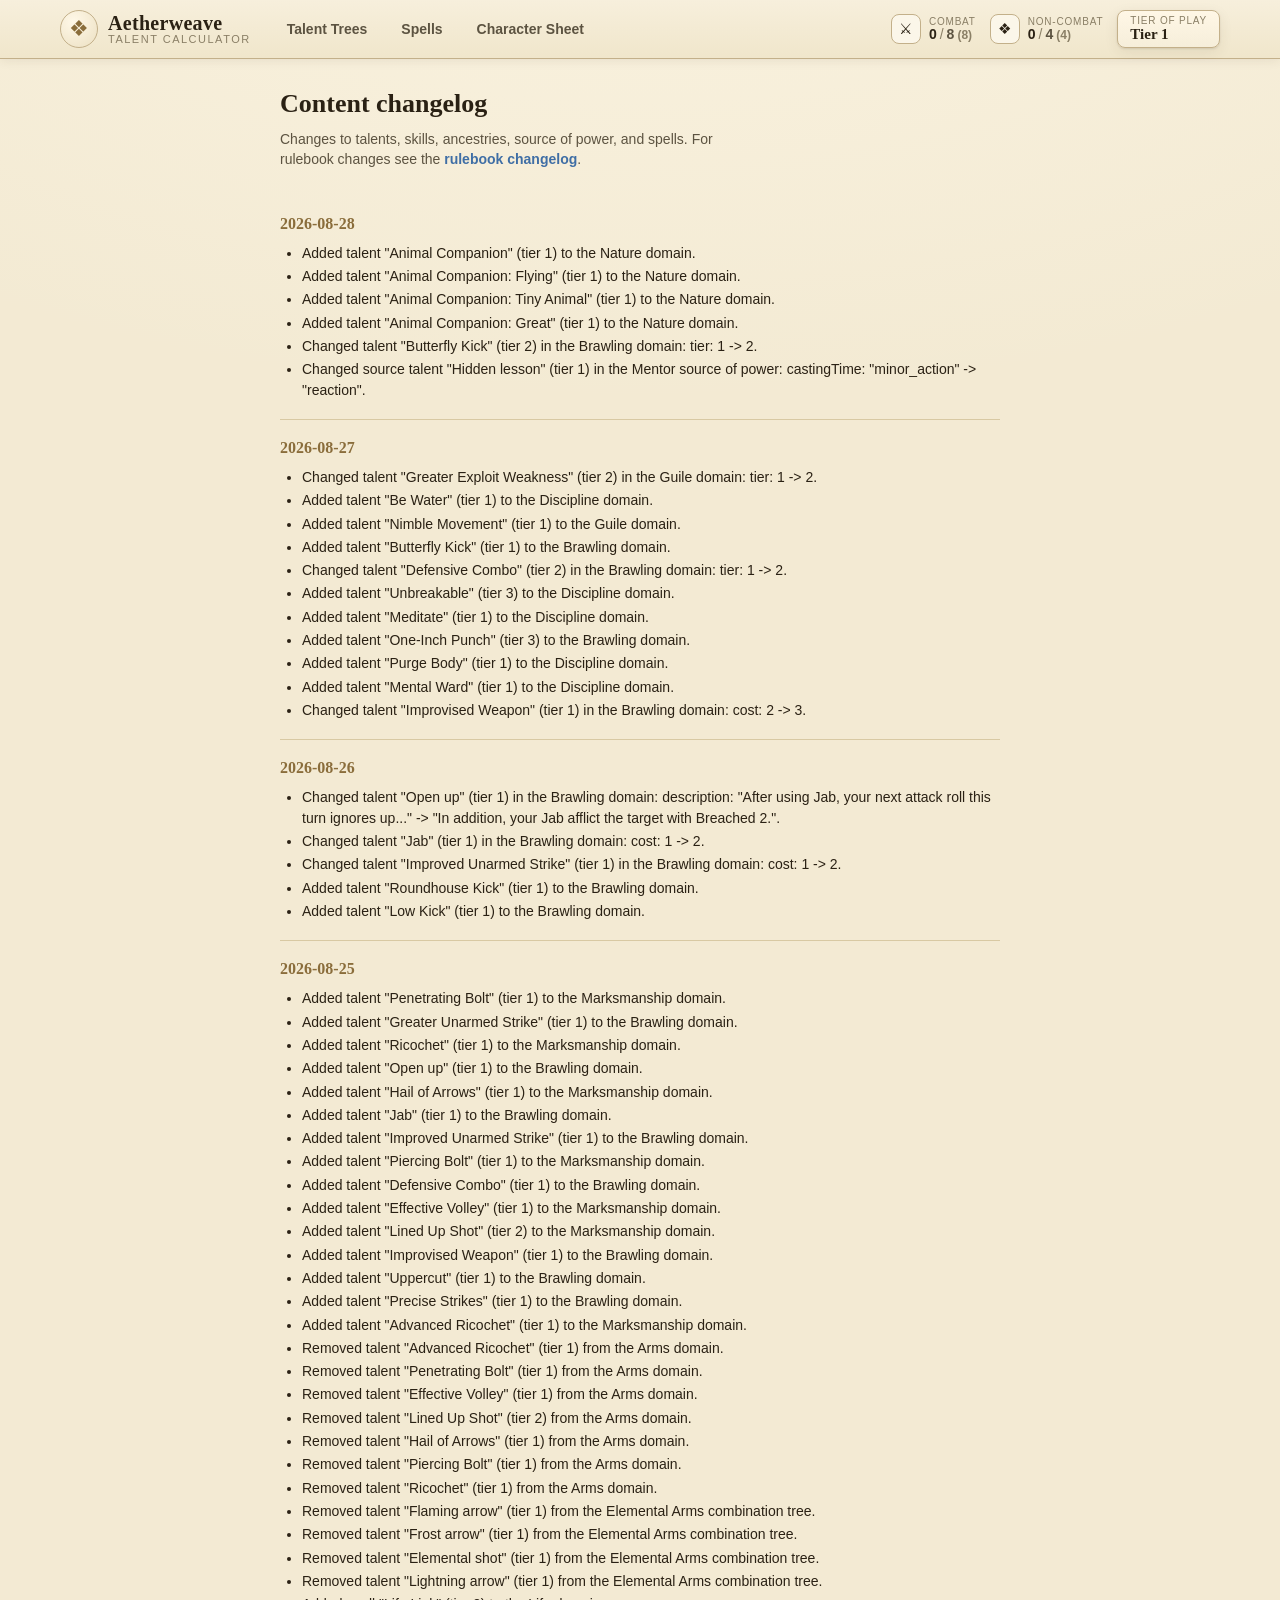
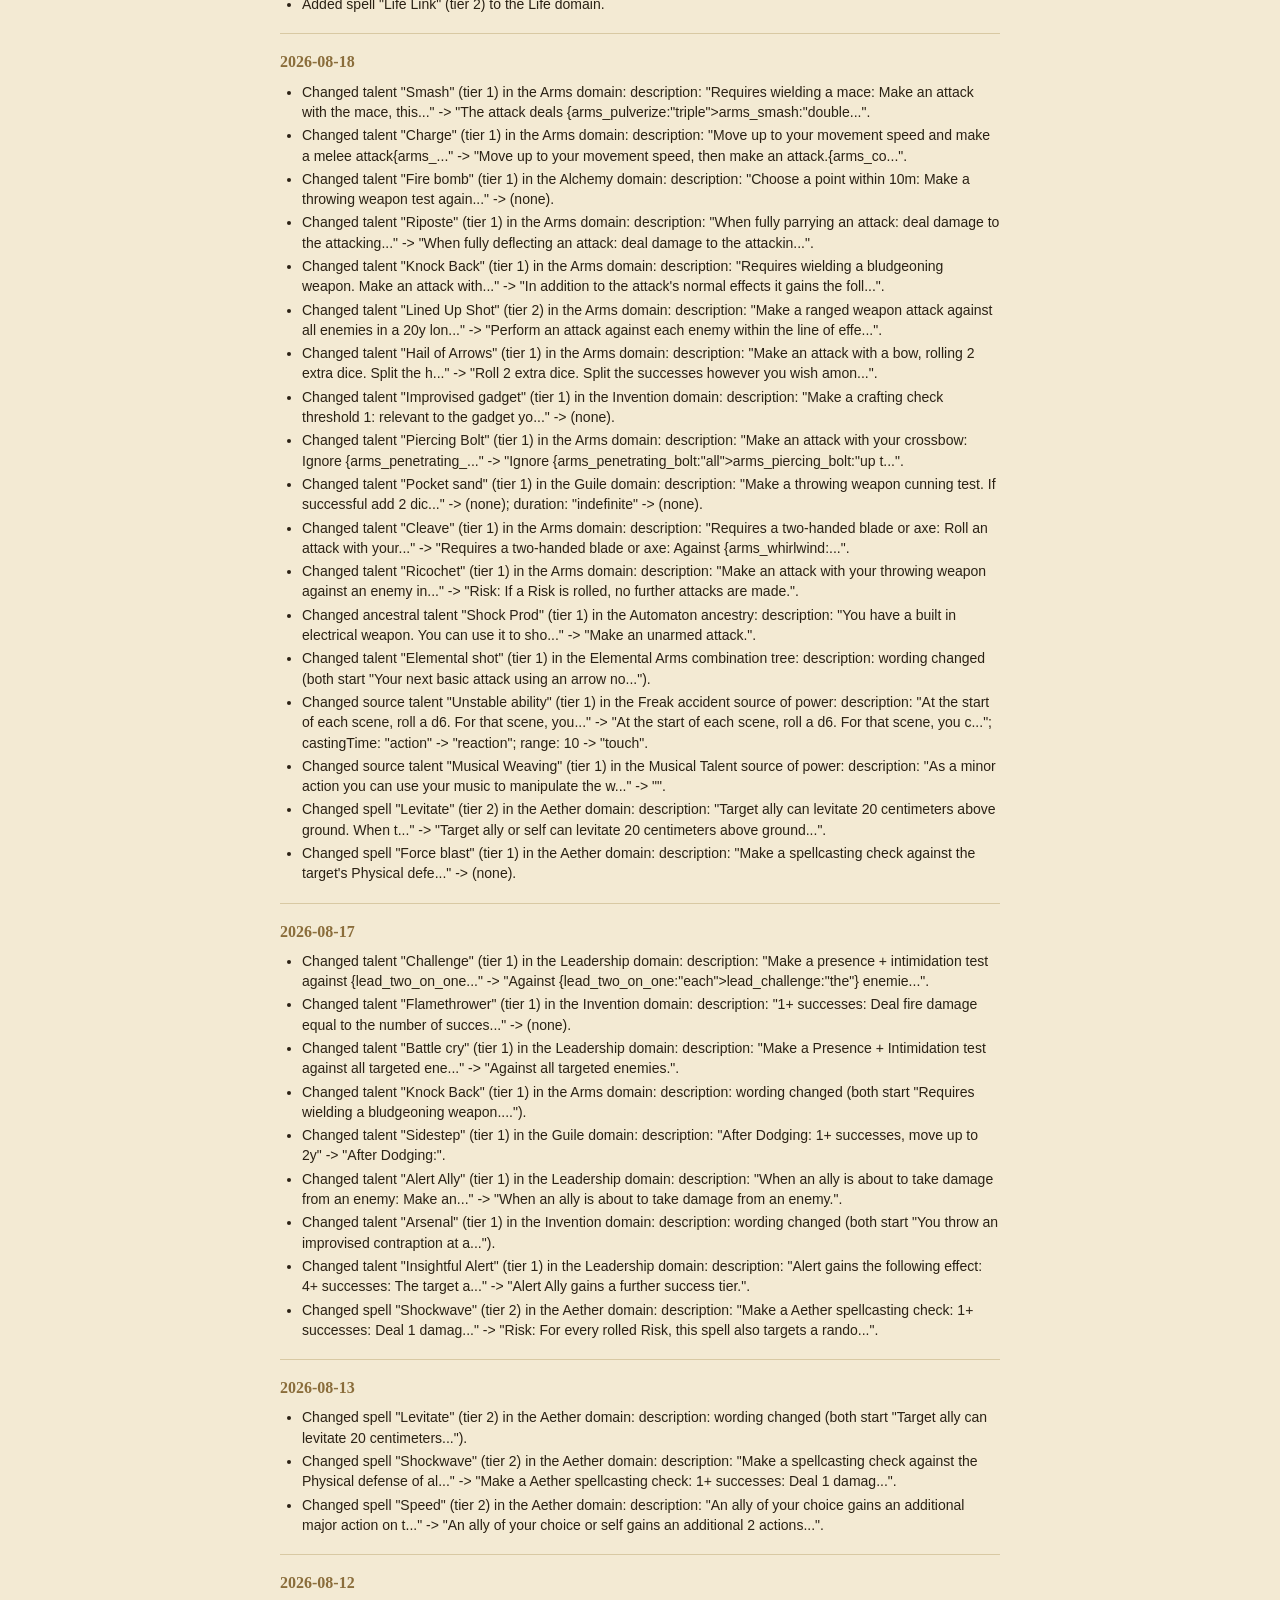
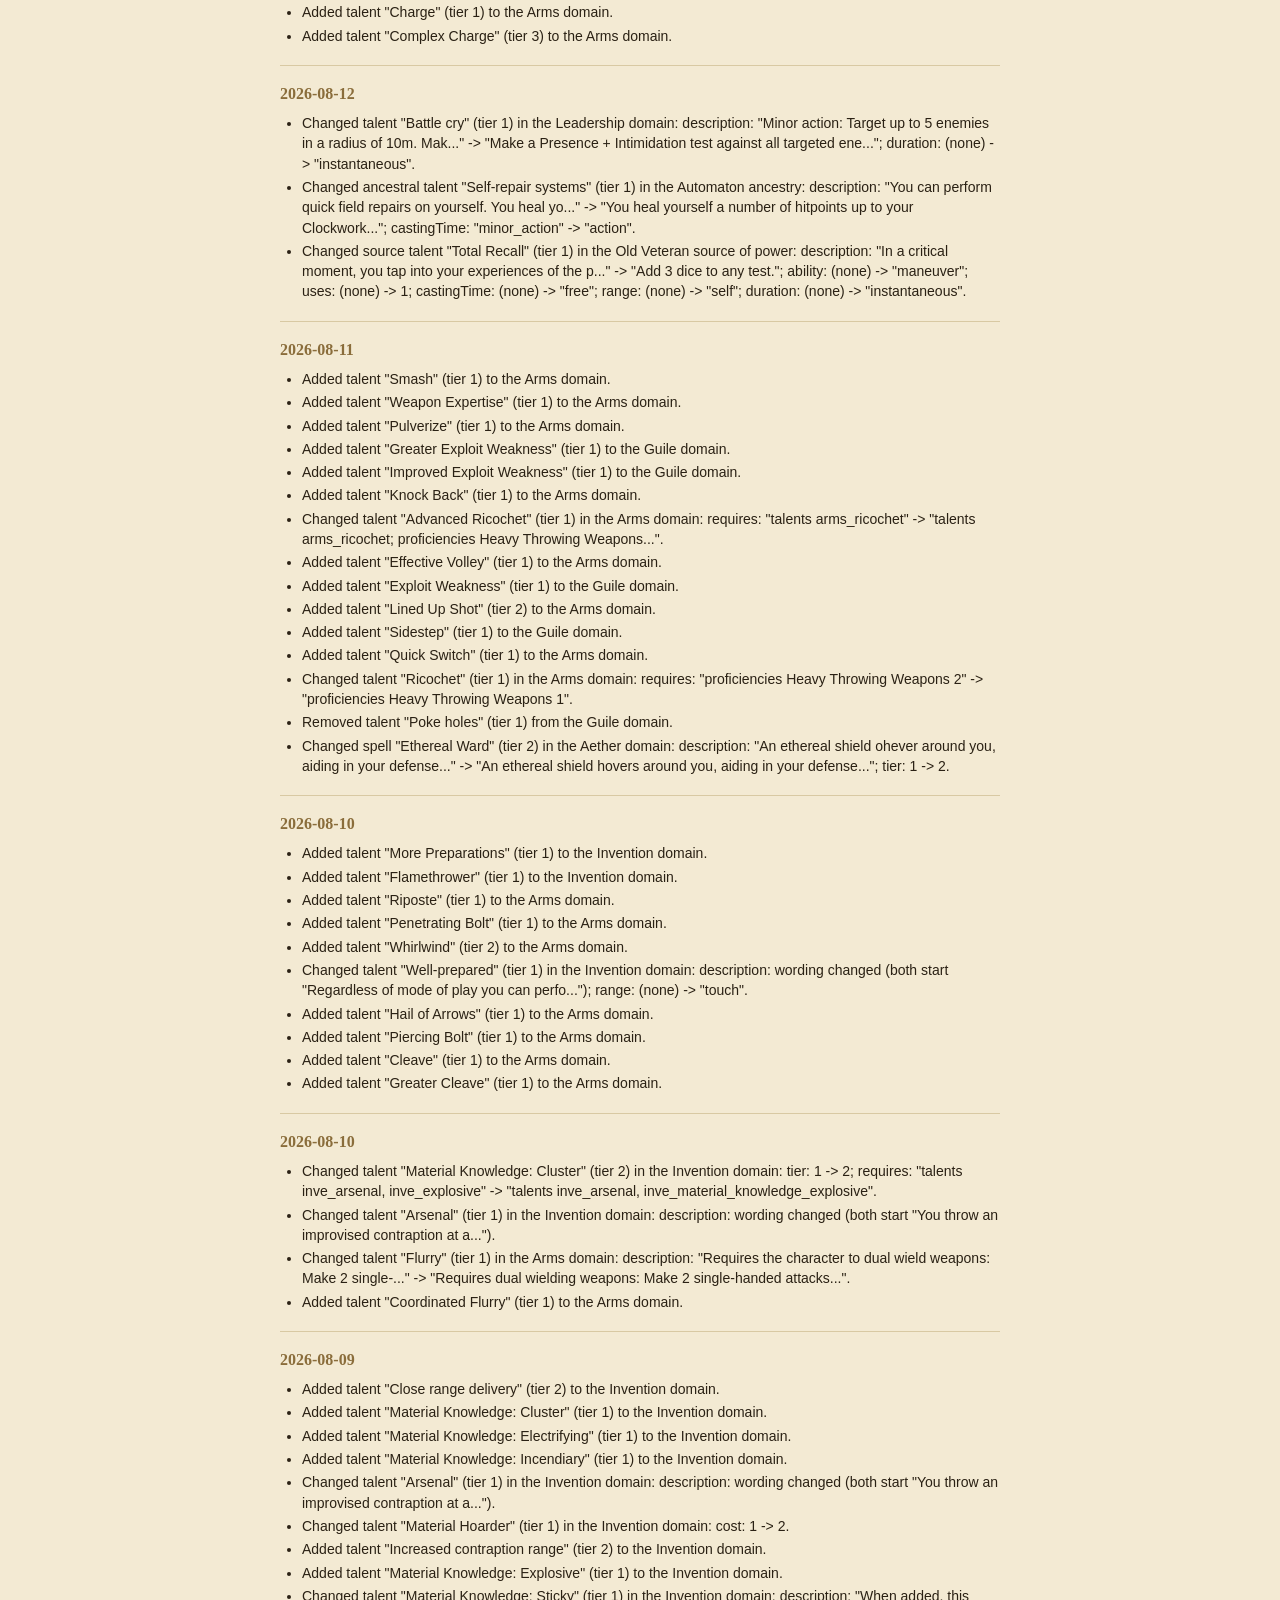
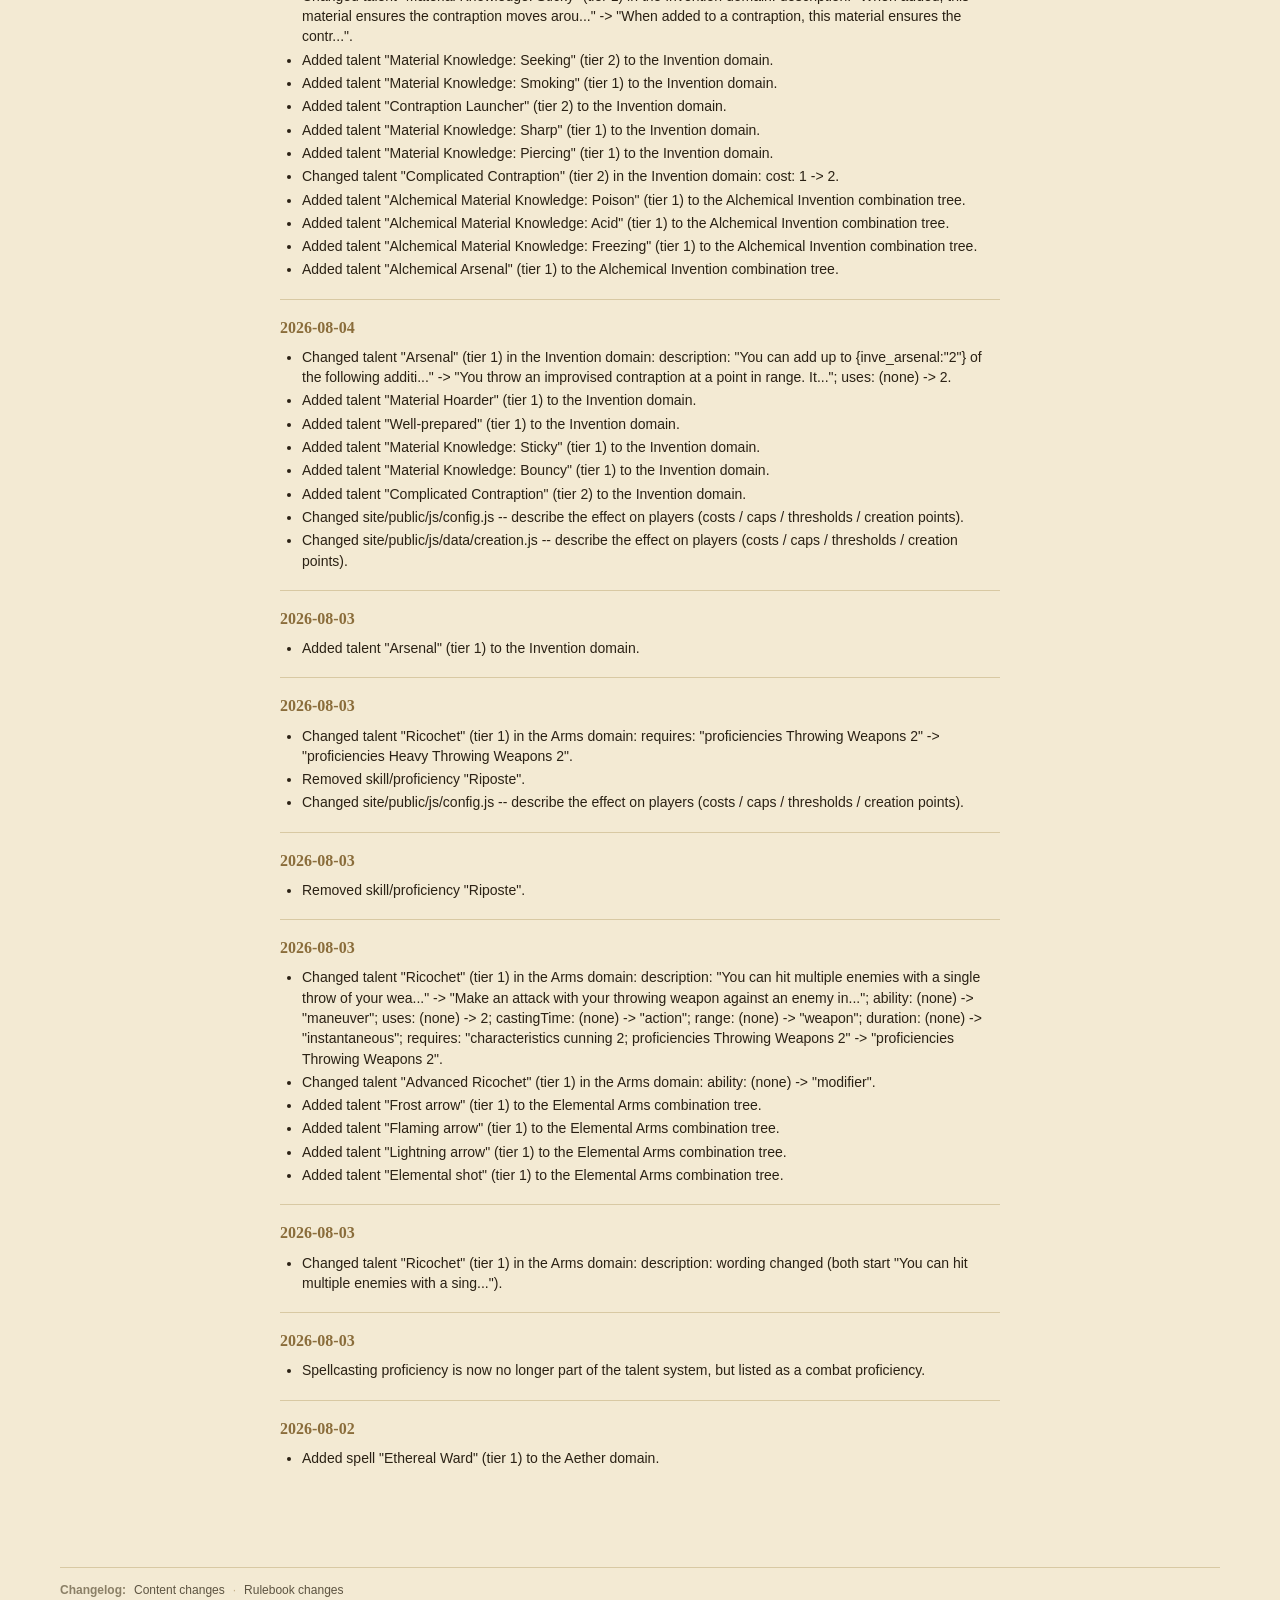
==== commit 6a951ecd: "ancestry, background, traits rework" ====
--- a/changelog-content.html
+++ b/changelog-content.html
@@ -26,6 +26,8 @@
   <script src="js/data/skills.js"></script>
   <script src="js/data/domains.js"></script>
   <script src="js/data/ancestries.js"></script>
+  <script src="js/data/traits.js"></script>
+  <script src="js/data/backgrounds.js"></script>
   <script src="js/data/combinations.js"></script>
   <script src="js/data/sources.js"></script>
   <script src="js/data/spells.js"></script>
--- a/css/style.css
+++ b/css/style.css
@@ -123,6 +123,11 @@
 }
 .combo-toggle input { width: 15px; height: 15px; cursor: pointer; accent-color: var(--accent); }
 
+/* A toggle nested in a section's own header row, rather than below the tab
+   bar (the tree page's usage) — pushed to the header's far end, which reads
+   as the top-right corner of the section frame. */
+.sheet-h2 .combo-toggle { margin-left: auto; font-size: 12px; }
+
 /* ---------- Tree header -------------------------------------------------- */
 .tree-head {
   display: flex; justify-content: space-between; align-items: flex-start; gap: 16px;
@@ -144,15 +149,6 @@
 .tree-tag.ok { border-color: #a8cfb6; background: #eef8f1; color: #1f6b45; }
 .tree-tag.locked { border-color: #f0b4ae; background: #fdecea; color: #8c2820; }
 .tree-tag.cost { border-color: #e0c48a; background: #fdf4e2; color: #8a6320; }
-
-/* ---------- Talents / Spells sub-tabs (magical domains) ------------------ */
-.subview-tabs { display: flex; gap: 6px; margin: 2px 0 0; flex: none; }
-.subview-tab {
-  font-size: 12.5px; font-weight: 700; padding: 5px 14px; border-radius: 999px; cursor: pointer;
-  border: 1px solid var(--line-strong); background: var(--panel-2); color: var(--ink-soft);
-}
-.subview-tab:hover { color: var(--ink); }
-.subview-tab.active { color: #fff; background: var(--accent); border-color: color-mix(in srgb, var(--accent) 70%, black 30%); }
 
 /* ---------- Domain tabs -------------------------------------------------- */
 .domain-tabs { display: flex; gap: 10px; flex-wrap: wrap; margin-bottom: 20px; }
@@ -181,28 +177,44 @@
   border: 1px solid var(--line-strong); border-radius: 14px;
   padding: 26px 24px; box-shadow: var(--shadow); overflow: hidden;
 }
-.tree-lines { position: absolute; inset: 0; pointer-events: none; z-index: 1; }
-.tree-grid { position: relative; z-index: 2; display: flex; flex-direction: column; gap: 22px; }
-
+/* A tree wider than the panel scrolls sideways instead of squeezing its nodes
+   into unreadable slivers. The line overlay lives INSIDE the scroller, so it
+   and the grid move together and a route drawn at x = 1800 stays under the
+   node it belongs to — no scroll offset enters the geometry anywhere. */
+.tree-scroll { position: relative; overflow-x: auto; overflow-y: visible; padding-bottom: 4px; }
+.tree-lines { position: absolute; left: 0; top: 0; pointer-events: none; z-index: 1; }
+/* `fit-content`, not `max-content`: the grid takes the panel's width while the
+   rows still fit in it, and only grows to the rows' min-content width once they
+   don't. `max-content` would have widened every tree to its nodes' preferred
+   118px columns and put a scrollbar on trees that fit perfectly well. The
+   grid's width is also what the tier dividers and block headers stretch to, so
+   they span the whole drawing rather than stopping at the visible edge. */
+.tree-grid {
+  position: relative; z-index: 2; display: flex; flex-direction: column; gap: 22px;
+  width: fit-content; min-width: 100%;
+}
+
+/* Columns stay fluid until they would squeeze a node past legibility, then the
+   row keeps its width and the panel scrolls. `--col-w` is the floor, not the
+   node's size: a node fills its column up to 118px, so a tree that fits still
+   looks exactly as it did, and only a tree too wide for the panel scrolls. */
 .tree-row {
-  display: grid; grid-template-columns: repeat(var(--cols), 1fr);
+  --col-w: 104px;
+  display: grid; grid-template-columns: repeat(var(--cols), minmax(var(--col-w), 1fr));
   gap: 14px; align-items: stretch;
 }
+/* `minmax(0, 1fr)` above, not plain `1fr`: a bare `1fr` track's automatic
+   minimum is its content's min-content size, so a column holding a talent
+   (the fixed-width .node) grows past its equal share while an empty column in
+   the SAME position on another row does not. Two rows with a different mix of
+   occupied columns then compute different track widths for that same column
+   index, so a node's box drifts a few px left/right from its own prerequisite
+   one row down — visible as boxes that don't quite center-align between rows,
+   and as prerequisite arrows with a needless kink where a straight line was
+   expected. `minmax(0, 1fr)` pins every track to an equal, content-independent
+   share of the row, so a column's pixel position is the same in every row that
+   uses it, whatever text happens to be in any of the cells. */
 .tree-cell { display: flex; justify-content: center; }
-/* Left edge of each concatenated ancestral block (combined ancestry view). */
-.tree-cell.block-start { border-left: 2px dotted var(--line-strong); margin-left: -8px; padding-left: 6px; }
-
-/* Combined ancestral view: labels spanning each ancestry's block of columns. */
-.ancestry-headers { align-items: end; margin-bottom: 2px; }
-.ancestry-block-label {
-  --accent: #8a6d3b;
-  display: flex; align-items: center; justify-content: center; gap: 8px;
-  padding: 6px 10px; border-radius: 9px; font-family: var(--serif); font-weight: 700; font-size: 14px;
-  color: color-mix(in srgb, var(--accent) 75%, black);
-  background: color-mix(in srgb, var(--accent) 14%, #fff);
-  border: 1px solid color-mix(in srgb, var(--accent) 45%, var(--line-strong));
-}
-.ancestry-block-label .abl-icon { font-size: 17px; }
 
 /* Tier dividers */
 .tier-divider { display: flex; align-items: center; gap: 14px; margin: 2px 0; }
@@ -218,7 +230,7 @@
 .node {
   --accent: inherit;
   display: flex; flex-direction: column; align-items: center; gap: 6px;
-  width: 118px; cursor: pointer; user-select: none; position: relative;
+  width: 100%; max-width: 118px; cursor: pointer; user-select: none; position: relative;
   padding: 4px; border-radius: 12px; transition: transform .07s ease;
 }
 .node-box {
@@ -228,20 +240,35 @@
   border: 2px solid var(--line-strong); box-shadow: var(--shadow);
 }
 .node-icon { line-height: 1; }
-.node-name { font-size: 12.5px; font-weight: 600; text-align: center; color: var(--ink); max-width: 118px; }
+.node-name { font-size: 12.5px; font-weight: 600; text-align: center; color: var(--ink); max-width: 118px; overflow-wrap: anywhere; }
 .node-cost {
   font-size: 11px; font-weight: 800; letter-spacing: .3px; padding: 1px 8px;
   border-radius: 999px; color: #fff; font-variant-numeric: tabular-nums;
 }
 .node-cost.combat { background: var(--combat); }
 .node-cost.noncombat { background: var(--noncombat); }
-.node-cost.split { background: linear-gradient(90deg, var(--combat) 50%, var(--noncombat) 50%); }
 .node-badge {
   position: absolute; top: -8px; right: -8px; width: 22px; height: 22px; border-radius: 50%;
   display: grid; place-items: center; font-size: 13px; font-weight: 800; color: #fff;
   border: 2px solid var(--panel);
 }
 
+/* Kind marker — the box's top-left corner, opposite the owned badge. Says what
+   a node *gives* (passive / maneuver / spell / modifier) without opening the
+   tooltip, which is the question a grid mixing all four raises on every node. */
+.node-kind {
+  position: absolute; top: -7px; left: -7px; min-width: 20px; height: 18px;
+  padding: 0 5px; border-radius: 9px;
+  display: grid; place-items: center;
+  font-size: 10px; font-weight: 800; letter-spacing: .3px; line-height: 1;
+  color: #fff; background: var(--ink-soft);
+  border: 2px solid var(--panel); box-shadow: 0 1px 2px rgba(60, 45, 20, .18);
+}
+.node-kind.kind-passive  { background: #6b6152; }
+.node-kind.kind-maneuver { background: var(--combat); }
+.node-kind.kind-spell    { background: #6b5ca5; }
+.node-kind.kind-modifier { background: #7a6a2f; }
+
 /* States */
 .node.available:hover { transform: translateY(-2px); }
 .node.available .node-box {
@@ -261,7 +288,17 @@
 .node.owned .node-badge { background: var(--owned); }
 
 .node.locked { cursor: default; }
-.node.locked .node-box { filter: grayscale(1); opacity: .5; }
+/* Dim the ICON rather than the whole box: a CSS filter applies to every
+   descendant and cannot be undone by one, so greyscaling the box also
+   greyscaled the kind marker sitting in its corner — and that marker says what
+   the node *is*, which a player still wants to read while it is locked. The
+   emoji is the colourful part anyway, so this looks the same. */
+.node.locked .node-icon { filter: grayscale(1); opacity: .5; }
+.node.locked .node-box {
+  border-color: var(--line);
+  background: linear-gradient(180deg, #f8f4ea, #f1e9d6);
+  box-shadow: none;
+}
 .node.locked .node-name { color: var(--ink-faint); }
 .node.locked .node-cost { opacity: .55; }
 
@@ -286,6 +323,35 @@
 .link-ready  { stroke: color-mix(in srgb, var(--accent) 55%, var(--line-strong)); }
 .link-active { stroke: var(--accent); stroke-width: 3.5; }
 .link-any    { stroke-dasharray: 3 7; }
+
+/* A small chevron halfway along each prerequisite link, matching its color */
+path.link-chevron { fill: none; stroke-width: 2; stroke-linecap: round; stroke-linejoin: round; }
+
+/* The solid head where a link meets what it unlocks. The mid-line chevron
+   alone left the two ends looking alike, so which one was the prerequisite
+   could only be worked out by tracing the line. */
+path.link-head { stroke: none; }
+path.link-head.link-idle   { fill: var(--line-strong); opacity: .7; }
+path.link-head.link-ready  { fill: color-mix(in srgb, var(--accent) 55%, var(--line-strong)); }
+path.link-head.link-active { fill: var(--accent); }
+
+/* Talent groups (§6b): adjacent talents sharing a requirement, boxed so the
+   tree can draw one arrow into the box instead of one per member. */
+rect.talent-group {
+  fill: color-mix(in srgb, var(--accent) 5%, transparent);
+  stroke: color-mix(in srgb, var(--accent) 45%, var(--line-strong));
+  stroke-width: 2; stroke-dasharray: 5 5;
+}
+rect.talent-group.some-owned { stroke: color-mix(in srgb, var(--accent) 70%, var(--line-strong)); }
+rect.talent-group.all-owned {
+  stroke: var(--accent); stroke-dasharray: none;
+  fill: color-mix(in srgb, var(--accent) 9%, transparent);
+}
+text.talent-group-label {
+  font-family: var(--serif); font-size: 12px; font-weight: 700;
+  fill: color-mix(in srgb, var(--accent) 70%, var(--ink-soft));
+  dominant-baseline: middle;
+}
 
 .empty { padding: 40px; text-align: center; color: var(--ink-faint); font-style: italic; }
 
@@ -303,6 +369,8 @@
 .swatch.node-locked { filter: grayscale(1); opacity: .5; background: var(--panel-2); }
 .swatch.node-invalid { border-style: dashed; border-color: var(--unmet); }
 .line-swatch { width: 22px; height: 0; border-top: 3px solid #8a6d3b; display: inline-block; }
+/* The kind marker, shown inline in the legend rather than pinned to a box. */
+.node-kind.legend-kind { position: static; border-color: var(--panel-2); }
 
 /* ---------- Tooltip ------------------------------------------------------ */
 .tooltip {
@@ -317,8 +385,8 @@
 .tt-cost { font-size: 11px; font-weight: 700; color: #fff; padding: 2px 8px; border-radius: 999px; }
 .tt-cost.combat { background: var(--combat); }
 .tt-cost.noncombat { background: var(--noncombat); }
-.tt-cost.split { background: linear-gradient(90deg, var(--combat) 50%, var(--noncombat) 50%); }
 .tt-tier { font-size: 11px; font-weight: 700; color: var(--ink-soft); padding: 2px 8px; border-radius: 999px; background: var(--panel-2); border: 1px solid var(--line); }
+.tt-flavour { font-size: 13px; font-style: italic; color: var(--ink-faint); margin-bottom: 6px; }
 .tt-desc { font-size: 13px; color: var(--ink-soft); margin-bottom: 10px; }
 .tt-reqs-head { font-size: 10px; text-transform: uppercase; letter-spacing: 1px; color: var(--ink-faint); margin-bottom: 4px; }
 .tt-req { display: flex; align-items: baseline; gap: 7px; font-size: 12.5px; margin: 2px 0; }
@@ -419,10 +487,15 @@
 .skill-name { display: flex; align-items: baseline; gap: 6px; min-width: 0; flex: 1; overflow: hidden; }
 .skill-name-text { font-size: 13.5px; overflow: hidden; text-overflow: ellipsis; white-space: nowrap; }
 .skill-char { font-size: 10px; color: var(--ink-faint); letter-spacing: .5px; flex: none; }
+.skill-pool-tag { font-size: 10px; font-weight: 700; letter-spacing: .5px; flex: none; }
+.skill-pool-tag.combat { color: var(--combat); }
+.skill-pool-tag.noncombat { color: var(--noncombat); }
 .skill-hint { font-size: 10.5px; color: var(--ink-faint); width: 52px; text-align: right; flex: none; font-variant-numeric: tabular-nums; }
 
-/* Proficiencies */
-.prof-wrap { display: grid; grid-template-columns: repeat(3, 1fr); gap: 20px; }
+/* Proficiencies — two columns (non-combat left, combat right), each stacking
+   one .prof-col per proficiency kind of that pool. */
+.prof-wrap { display: grid; grid-template-columns: 1fr 1fr; gap: 20px; }
+.prof-side { display: flex; flex-direction: column; gap: 20px; min-width: 0; }
 .prof-col { display: flex; flex-direction: column; gap: 8px; min-width: 0; }
 .prof-row { display: flex; align-items: center; gap: 8px; }
 .prof-name { flex: 1; min-width: 0; }
@@ -439,6 +512,63 @@
 }
 .icon-btn:hover { background: #fdecea; color: var(--unmet); border-color: #f0b4ae; }
 
+/* Inventory — a ruled "box of lines" for general gear, plus a weapon table
+   where each row's dice pool/damage is computed, not typed in. */
+.inv-notes-field { display: flex; flex-direction: column; gap: 4px; margin-bottom: 18px; }
+.inv-label { font-size: 11px; text-transform: uppercase; letter-spacing: .8px; color: var(--ink-faint); font-weight: 600; }
+.inv-notes {
+  font: inherit; color: var(--ink); resize: vertical; min-height: 96px;
+  padding: 8px 10px; border: 1px solid var(--line-strong); border-radius: 8px;
+  background-color: #fffdf7;
+  /* Measured against real glyph metrics (not just assumed from line-height):
+     a 16px line only left ~1px between the glyph box's bottom and the ruled
+     line, which is what let it graze descenders. 34px leaves a solid ~5px. */
+  background-image: repeating-linear-gradient(to bottom, transparent, transparent 33px, var(--line) 34px);
+  line-height: 34px;
+}
+.inv-notes:focus { outline: none; border-color: var(--accent); box-shadow: 0 0 0 3px rgba(138, 109, 59, .15); }
+.inv-weapon-list { display: flex; flex-direction: column; gap: 8px; margin: 10px 0; }
+
+/* Weapon type · properties · name/description · wielded · dice pool · damage,
+   aligned by sharing one grid-template-columns across the header and every
+   row's cells. Properties gets its own column (rather than stacking under
+   the type select) so it has room to lay out instead of wrapping awkwardly. */
+.inv-weapon-head, .inv-weapon-cells {
+  display: grid; grid-template-columns: 158px 130px 1fr 130px 160px 150px; gap: 10px; align-items: center;
+}
+.inv-weapon-head {
+  font-size: 11px; text-transform: uppercase; letter-spacing: .6px; color: var(--ink-faint); font-weight: 600;
+  padding-bottom: 4px; margin-bottom: 2px; border-bottom: 1px solid var(--line);
+}
+.inv-weapon-row, .inv-weapon-head-row { display: flex; align-items: center; gap: 8px; }
+/* Both must stretch to fill their flex row, or the grid's `1fr` column sizes
+   to its content instead of the available width — which is what made the
+   header collapse to the left instead of lining up with each row's cells. */
+.inv-weapon-head, .inv-weapon-cells { flex: 1; min-width: 0; }
+/* Matches .icon-btn's width so the header's grid gets the same available
+   width as each row's (list width minus the remove button), keeping their
+   shared `1fr` column in step. */
+.inv-weapon-head-spacer { width: 26px; flex: none; }
+.inv-select, .inv-name {
+  font: inherit; padding: 8px 10px; border: 1px solid var(--line-strong); border-radius: 8px;
+  background: #fffdf7; color: var(--ink); width: 100%; box-sizing: border-box;
+}
+.inv-wtype-props { font-size: 11px; color: var(--ink-faint); }
+.inv-wield-fixed { font-size: 12.5px; color: var(--ink-faint); padding: 0 4px; }
+/* Damage column: the type (a select where the category offers a choice), then
+   the formula for how much. Stacked, because both are the same answer. */
+.inv-wdmg-cell { display: flex; flex-direction: column; gap: 3px; min-width: 0; }
+.inv-wdmg-type { font-size: 13px; font-weight: 600; }
+.inv-wdmg { font-size: 12px; color: var(--ink-faint); white-space: nowrap; }
+/* Dice pool as pips, sized down to fit ten (the theoretical max: max
+   characteristic + max proficiency tier) in a compact column. */
+.inv-dots { display: flex; flex-wrap: wrap; gap: 3px; }
+.inv-dot {
+  width: 11px; height: 11px; border-radius: 50%; flex: none;
+  border: 1.5px solid var(--line-strong); background: #fffdf7;
+}
+.inv-dot.filled { background: var(--accent); border-color: color-mix(in srgb, var(--accent) 70%, black); }
+
 /* Talents summary */
 .talent-row {
   display: flex; align-items: center; gap: 12px; padding: 8px 10px; margin-bottom: 6px;
@@ -455,8 +585,48 @@
 .talent-name { font-weight: 700; }
 .talent-expand-icon { color: var(--ink-faint); font-size: 10px; margin-left: 4px; }
 .talent-meta { font-size: 12px; color: var(--ink-faint); }
-.talent-desc { font-size: 12px; color: var(--ink-soft); margin-top: 4px; white-space: pre-line; }
+.talent-desc { margin-top: 4px; display: flex; flex-direction: column; gap: 4px; }
+.talent-flavour { font-size: 12px; font-style: italic; color: var(--ink-faint); white-space: pre-line; }
+.talent-desc-text { font-size: 12px; color: var(--ink-soft); white-space: pre-line; }
 .talent-invalid-note { font-size: 12px; color: var(--unmet); font-weight: 600; margin-top: 2px; }
+
+/* ---------- Ability test: the roll, and the ladder read off it ----------- */
+/* One component on four surfaces (tooltip, sheet, Spells page, creation
+   cards), so a success tier reads the same wherever it is met. */
+.ability-test { margin-top: 6px; border-left: 2px solid var(--line-strong); padding-left: 9px; }
+.ability-test-roll {
+  display: flex; align-items: baseline; gap: 7px; flex-wrap: wrap;
+  font-size: 12px; font-weight: 700; color: var(--ink-soft);
+}
+.att-lede { font-size: 10px; text-transform: uppercase; letter-spacing: 1px; color: var(--ink-faint); font-weight: 700; }
+.att-pool {
+  font-size: 10.5px; font-weight: 700; color: var(--ink-soft);
+  padding: 1px 7px; border-radius: 999px; background: var(--panel-2); border: 1px solid var(--line);
+}
+/* The defense the roll is aimed at. Read as an opponent's number rather than
+   the character's own, so it is tinted rather than sharing the pool's chip. */
+.att-vs {
+  font-size: 10.5px; font-weight: 700; color: var(--unmet);
+  padding: 1px 7px; border-radius: 999px;
+  background: color-mix(in srgb, var(--unmet) 8%, transparent);
+  border: 1px solid color-mix(in srgb, var(--unmet) 35%, transparent);
+}
+/* A weapon attack: one row per matching weapon on the sheet, each with its own
+   pool, because the characteristic depends on which one is in hand. */
+.ability-test-weapons { display: flex; flex-direction: column; gap: 2px; margin-top: 3px; }
+.ability-test-weapon { display: flex; align-items: baseline; gap: 7px; font-size: 12px; color: var(--ink-soft); }
+.atw-name { font-weight: 600; }
+.ability-test-tiers { display: flex; flex-direction: column; gap: 3px; margin-top: 4px; }
+.ability-test-tier { display: flex; align-items: baseline; gap: 8px; font-size: 12px; color: var(--ink-soft); }
+.att-n {
+  flex: none; min-width: 26px; text-align: right;
+  font-weight: 800; font-variant-numeric: tabular-nums; color: var(--ink);
+}
+.att-effect { white-space: pre-line; }
+
+/* In the tooltip it sits between the description and the requirements. */
+.tt-test { margin-bottom: 10px; font-size: 13px; }
+.tt-test .ability-test-tier, .tt-test .ability-test-roll { font-size: 12.5px; }
 
 /* Save data */
 .data-row { display: flex; gap: 10px; flex-wrap: wrap; }
@@ -604,7 +774,7 @@
 .pick-name { font-weight: 700; }
 .pick-desc { font-size: 12px; color: var(--ink-soft); }
 
-/* Steps 4 & 5 — budget */
+/* Steps 6 & 7 — budget */
 .budget-meter {
   display: inline-flex; align-items: baseline; gap: 10px; margin-bottom: 16px;
   padding: 8px 16px; border-radius: 10px; background: var(--panel-2); border: 1px solid var(--line-strong);
@@ -641,7 +811,7 @@
 .gate-note { font-size: 12px; color: var(--ink-faint); margin-top: 14px; }
 
 /* ---------- Sheet: creation summary, granted, breakdowns ----------------- */
-.creation-row { display: grid; grid-template-columns: 1fr 1fr; gap: 14px; }
+.creation-row { display: grid; grid-template-columns: repeat(auto-fit, minmax(220px, 1fr)); gap: 14px; }
 .creation-card { padding: 12px 14px; background: var(--panel-2); border: 1px solid var(--line); border-radius: 10px; }
 .creation-card-label { font-size: 10px; text-transform: uppercase; letter-spacing: .8px; color: var(--ink-faint); font-weight: 700; }
 .creation-card-body { display: flex; align-items: center; gap: 12px; margin-top: 8px; }
@@ -822,7 +992,34 @@
 /* Ability badge in the node tooltip */
 .tt-ability { font-size: 11px; font-weight: 700; padding: 2px 8px; border-radius: 999px; border: 1px solid var(--line); background: var(--panel-2); color: var(--ink-soft); }
 .tt-ability.maneuver { background: #eef2fb; border-color: #b9c8e6; color: #34507e; }
-.tt-ability.spellcasting { background: #eae6fb; border-color: #cfc6ef; color: #5a4aa0; }
+.tt-ability.modifier { background: #f5edfa; border-color: #d3bde3; color: #63407f; }
+.tt-ability.spell { background: #eae6fb; border-color: #cfc6ef; color: #4c3f8c; }
+/* Which entry a modifier rewrites. The tree is the only place this is shown:
+   modifiers are absent from the character sheet by design (DESIGN.md §4.8). */
+.tt-modifies { margin-top: 6px; font-size: 12px; font-style: italic; color: var(--ink-soft); }
+
+/* Grant picker (UI.grantPicker — DESIGN.md §4.9) */
+.modal-lede { margin: 0 0 12px; color: var(--ink-soft); font-size: 14px; }
+.modal-actions {
+  display: flex; align-items: center; gap: 10px;
+  margin-top: 14px; padding-top: 12px; border-top: 1px solid var(--line);
+}
+.grant-tally { margin-right: auto; font-size: 13px; font-weight: 700; color: var(--unmet); }
+.grant-tally.ok { color: var(--ink-soft); }
+.grant-list { display: flex; flex-direction: column; gap: 4px; max-height: 46vh; overflow-y: auto; }
+.grant-row {
+  display: flex; align-items: flex-start; gap: 10px; padding: 8px 10px;
+  border: 1px solid transparent; border-radius: 8px; cursor: pointer;
+}
+.grant-row:hover { background: var(--panel-2); }
+.grant-row.picked { border-color: var(--accent); background: var(--panel-2); }
+.grant-row.blocked { opacity: .5; cursor: not-allowed; }
+.grant-info { display: flex; flex-direction: column; gap: 2px; }
+.grant-name { font-weight: 600; }
+.grant-note { margin-left: 8px; font-size: 11px; font-weight: 400; color: var(--ink-soft); }
+.grant-cost { margin-left: 8px; font-size: 11px; font-weight: 700; color: var(--ink-soft); }
+.grant-warn { font-size: 12px; color: var(--granted); }
+.grant-blocked { font-size: 12px; color: var(--unmet); }
 
 /* Shared modal chrome (UI.modal — used by dialogs elsewhere) */
 .modal-overlay {
@@ -863,7 +1060,102 @@
 .sdh-icon { font-size: 16px; }
 .sdh-name { font-family: var(--serif); font-weight: 700; font-size: 15px; }
 .sdh-pool { font-size: 11.5px; color: var(--ink-faint); }
-.spell-sheet-row .talent-name { display: flex; align-items: baseline; gap: 8px; }
+.spell-sheet-row .talent-name { display: flex; align-items: baseline; gap: 8px; flex-wrap: wrap; }
+
+/* ---------- Companions (§4.11) ------------------------------------------- */
+/* One card per companion. Boxed rather than run together, because a character
+   may have several and the statblock numbers must not read as one creature's. */
+.companion-card {
+  margin-bottom: 12px; padding: 12px 14px; border-radius: 12px;
+  background: var(--panel-2); border: 1px solid var(--line-strong);
+}
+.companion-head { display: flex; align-items: center; gap: 12px; margin-bottom: 10px; }
+/* The icon is a button because the player picks it; it still has to read as the
+   same tile every other ability icon uses, so it borrows .talent-icon. */
+.companion-icon-btn { cursor: pointer; font: inherit; font-size: 20px; transition: border-color .08s ease; }
+.companion-icon-btn:hover { border-color: var(--accent); }
+/* Name is the card's title, so the field is styled as a heading that happens to
+   be editable rather than as a form control sitting in a list of facts. */
+.companion-name-input {
+  font-family: var(--serif); font-size: 16px; font-weight: 700;
+  padding: 3px 7px; margin-bottom: 2px; background: transparent; border-color: transparent;
+}
+.companion-name-input:hover { border-color: var(--line); }
+.companion-name-input:focus { background: #fffdf7; border-color: var(--accent); }
+.companion-icon-grid {
+  display: flex; flex-wrap: wrap; gap: 5px; margin-bottom: 10px; padding: 9px;
+  background: #fffdf7; border: 1px solid var(--line-strong); border-radius: 10px;
+}
+.companion-icon-option {
+  width: 34px; height: 34px; flex: none; font-size: 18px; cursor: pointer; line-height: 1;
+  display: grid; place-items: center; border-radius: 8px;
+  background: var(--panel-2); border: 1px solid var(--line);
+}
+.companion-icon-option:hover { border-color: var(--accent); background: #fff; }
+.companion-icon-option.selected { border-color: var(--accent); box-shadow: inset 0 0 0 1px var(--accent); }
+/* The mid-fight numbers, on one line where they fit. */
+.companion-stats { display: flex; flex-wrap: wrap; gap: 8px 20px; margin-bottom: 10px; }
+.companion-stat { display: flex; flex-direction: column; gap: 1px; }
+.companion-stat-label {
+  font-size: 10px; text-transform: uppercase; letter-spacing: .8px;
+  color: var(--ink-faint); font-weight: 600;
+}
+.companion-stat-value { font-size: 13.5px; font-weight: 600; font-variant-numeric: tabular-nums; }
+.companion-block { margin-top: 10px; }
+.companion-block-title {
+  font-size: 11px; text-transform: uppercase; letter-spacing: .8px;
+  color: var(--ink-faint); font-weight: 600; margin: 0 0 5px;
+}
+/* One row per attack: name, damage type, pool — aligned so several read as a
+   table rather than as repeated sentences. */
+.companion-attack-list { display: flex; flex-direction: column; gap: 3px; }
+.companion-attack-row {
+  display: grid; grid-template-columns: minmax(90px, max-content) 1fr max-content;
+  gap: 10px; align-items: baseline; font-size: 12.5px;
+  padding: 4px 9px; border-radius: 8px; background: #fffdf7; border: 1px solid var(--line);
+}
+.companion-attack-name { font-weight: 700; }
+.companion-attack-dmg { color: var(--ink-soft); }
+.companion-attack-pool { color: var(--ink-faint); font-variant-numeric: tabular-nums; }
+.companion-skills { display: flex; flex-wrap: wrap; gap: 4px 8px; }
+.companion-skill-row {
+  display: flex; align-items: baseline; gap: 6px; font-size: 12.5px;
+  padding: 3px 9px; border-radius: 999px; background: #fffdf7; border: 1px solid var(--line);
+}
+.companion-skill-pool { color: var(--ink-faint); font-variant-numeric: tabular-nums; }
+/* Companion abilities reuse .talent-row, minus the icon column its rows have. */
+.companion-ability-list .talent-row { padding: 6px 10px; }
+
+/* ---------- Spells page (a casting reference, not a grid) ---------------- */
+.spell-reference {
+  --accent: #6b5ca5;
+  background:
+    linear-gradient(180deg, rgba(255,252,244,.6), rgba(246,238,218,.6)),
+    var(--panel);
+  border: 1px solid var(--line-strong); border-radius: 14px;
+  padding: 26px 24px; box-shadow: var(--shadow);
+}
+.spell-tier-block { margin-top: 18px; }
+.spell-tier-head {
+  display: flex; align-items: baseline; gap: 10px; flex-wrap: wrap;
+  padding-bottom: 6px; margin-bottom: 10px; border-bottom: 2px dashed var(--line-strong);
+}
+.spell-tier-head.reached { border-bottom-style: solid; border-bottom-color: color-mix(in srgb, var(--accent) 55%, var(--line-strong)); }
+.sth-name { font-family: var(--serif); font-weight: 700; font-size: 15px; color: var(--ink-soft); }
+.spell-tier-head.reached .sth-name { color: var(--accent); }
+.sth-sub { font-size: 11px; text-transform: uppercase; letter-spacing: .8px; color: var(--ink-faint); }
+.sth-mana { margin-left: auto; font-size: 11.5px; color: var(--ink-faint); }
+
+/* Whether the character has it, could have it, or cannot yet. */
+.spell-status-tag {
+  font-size: 10px; font-weight: 800; letter-spacing: .3px; padding: 1px 7px; border-radius: 999px;
+  border: 1px solid var(--line); background: var(--panel-2); color: var(--ink-faint);
+}
+.spell-status-tag.known { background: color-mix(in srgb, var(--owned) 16%, #fff); border-color: color-mix(in srgb, var(--owned) 45%, var(--line)); color: color-mix(in srgb, var(--owned) 75%, black); }
+.spell-status-tag.learnable { background: color-mix(in srgb, var(--accent) 14%, #fff); border-color: color-mix(in srgb, var(--accent) 40%, var(--line)); color: color-mix(in srgb, var(--accent) 75%, black); }
+.talent-row.spell-sheet-row.unavailable .talent-icon { filter: grayscale(1); opacity: .55; }
+.talent-row.spell-sheet-row.unavailable .talent-name { color: var(--ink-faint); }
+.locked-note { color: var(--ink-faint); font-style: italic; }
 
 /* Spell-test pool tag (trees-page header, magical domains) */
 .caster-tag {
@@ -946,14 +1238,83 @@
   .ps-empty { color: #777; font-size: 8pt; }
 
   /* -- dots -- */
-  .ps-dots { display: inline-flex; gap: 2pt; flex: none; }
+  /* One size for every dot on the sheet — characteristics, skills,
+     proficiencies, weapon dice pools. They read as one scale of measurement,
+     so they have to be one glyph; a context that can't fit them gets a wider
+     column, not smaller pips. Hence the derived column width below: it is
+     stated in terms of the dot rather than as a number that has to be
+     remembered when the dot changes.
+     ------------------------------------------------------------------------
+     These three numbers are chosen for the *rasteriser*, not by eye, and they
+     are why the exported PDF's dots stopped looking like a mix of sizes.
+     1pt = 4/3 CSS px, so at the 96dpi a viewer draws a PDF page at:
+         6pt dot = 8px · 2.25pt gap = 3px · 0.75pt ring = 1px
+     all whole pixels, which matters twice over. The 8px+3px advance puts every
+     dot in a row at the same sub-pixel phase, so they all round identically
+     instead of each landing differently (the old 5.2pt/2pt advance was 6.93px
+     + 2.67px, a different phase per dot — measurably 4px to 7px wide on the
+     same row). And a 1px ring survives rounding, where the old 0.6pt = 0.8px
+     ring dropped below a pixel: its top and bottom arcs antialiased away and
+     the dot printed as "( )" next to a solid neighbour. A ring also needs
+     diameter to stay open: at 7px a 1px ring reads lopsided and a 2px one
+     closes up, so 8px is the smallest that renders as a clean circle.
+     Verified by rendering the sheet to PDF and measuring the pixels at 96,
+     120, 150 and 200dpi — keep it whole-pixel if you change it. */
+  .ps-doc {
+    --ps-dot: 6pt;
+    --ps-dot-gap: 2.25pt;
+    /* Ten pips wide, plus slack — the longest row on the sheet is a weapon's
+       dice pool at MAX_CHARACTERISTIC + MAX_SKILL_TIER (print-sheet.js). */
+    --ps-dice-col: calc(10 * var(--ps-dot) + 9 * var(--ps-dot-gap) + 2pt);
+  }
+  .ps-dots { display: inline-flex; gap: var(--ps-dot-gap); flex: none; }
+
+  /* The dot is a *glyph*, not a CSS circle, and that is the fix for the thing
+     that made exported dots look like a mix of sizes. A small border-radius box
+     goes into the PDF as a vector path, and PDF readers rasterise those paths
+     without hinting: measured off the real sheet at 96dpi, one row of supposedly
+     identical dots came out as ink runs of 5px, then 4px, each with a 1px hole
+     punched through it, so a filled dot could read as half empty next to a solid
+     one. It is not the border, the fill, or the flex row — a lone dot with no
+     siblings does it too, and so does a plain square, and so does an <svg>
+     <circle>. A glyph goes down a different path entirely: the font rasteriser
+     grid-fits it, and the same measurement gives a 6px run, ten times out of
+     ten, at every sub-pixel offset. Confirmed against two renderers.
+     The span keeps a fixed box so the row geometry above still holds exactly;
+     only the drawing changes hands. ● and ○ are Geometric Shapes, present in
+     the symbol fonts every desktop platform ships. */
   .ps-dot {
-    width: 5.2pt; height: 5.2pt; border-radius: 50%;
-    border: 0.6pt solid #000; background: #fff; display: inline-block;
-  }
-  .ps-dot.on { background: #000; }
-
-  /* -- vitals -- */
+    width: var(--ps-dot); height: var(--ps-dot);
+    display: inline-flex; align-items: center; justify-content: center;
+    overflow: visible; color: #000;
+    font-family: "Segoe UI Symbol", "Apple Symbols", "Noto Sans Symbols 2", sans-serif;
+    /* ● is drawn at about 3/4 of the em in those faces, so this lands the disc
+       at exactly --ps-dot across. */
+    font-size: calc(var(--ps-dot) * 4 / 3);
+    line-height: 1;
+  }
+  .ps-dot::before { content: "\25CB"; }       /* ○ empty */
+  .ps-dot.on::before { content: "\25CF"; }    /* ● filled */
+
+  /* -- vitals & characteristics -- */
+  /* Two headed sections on one row rather than one heading over all of it:
+     Vitals takes only the width its two pools need, the rule marks where it
+     ends, and Characteristics spreads across the rest. */
+  .ps-toprow {
+    display: flex; align-items: stretch; gap: 10pt;
+    margin-bottom: 7pt; break-inside: avoid; page-break-inside: avoid;
+  }
+  .ps-toprow > .ps-block { margin-bottom: 0; display: flex; flex-direction: column; }
+  /* Pools and characteristic boxes sit on one line, so they have to be one
+     height. Splitting them into two sections took away the shared flex row
+     that used to do that, so each section's body claims the leftover height
+     instead and its boxes stretch into it. */
+  .ps-toprow > .ps-block > :last-child { flex: 1; }
+  .ps-vitals-block { flex: none; }
+  .ps-chars-block {
+    flex: 1; min-width: 0;
+    border-left: 0.6pt solid #999; padding-left: 10pt;
+  }
   .ps-vitals { display: flex; align-items: stretch; gap: 7pt; }
   .ps-pool, .ps-char {
     border: 0.6pt solid #666; border-radius: 2pt; padding: 3pt 6pt;
@@ -964,7 +1325,7 @@
   }
   .ps-pool-value { font-size: 11pt; font-weight: 700; font-variant-numeric: tabular-nums; }
   .ps-pool-sep, .ps-pool-max { color: #555; font-weight: 400; }
-  .ps-chars { display: flex; gap: 7pt; flex: 1; }
+  .ps-chars { display: flex; gap: 7pt; }
   .ps-char { flex: 1; }
   .ps-char-value { font-size: 9pt; font-weight: 700; }
 
@@ -988,7 +1349,12 @@
   /* -- skills & proficiencies -- */
   .ps-skills { display: grid; grid-template-columns: 1fr 2fr; gap: 4pt 16pt; align-items: start; }
   .ps-skill-list.ps-two-col { column-count: 2; column-gap: 16pt; }
-  .ps-profs { display: grid; grid-template-columns: repeat(3, 1fr); gap: 4pt 16pt; align-items: start; }
+  /* Five characteristic groups instead of two pool columns: let them flow
+     into a balanced two-column masonry rather than a fixed grid, since group
+     sizes vary with how many skills key off each characteristic. */
+  .ps-skills.ps-skills-bychar { display: block; column-count: 2; column-gap: 16pt; }
+  .ps-skills-bychar .ps-skill-group { break-inside: avoid; page-break-inside: avoid; }
+  .ps-profs { display: grid; grid-template-columns: repeat(4, 1fr); gap: 4pt 16pt; align-items: start; }
 
   /* A row is name … dots, with a leader so the eye tracks across the gap. */
   .ps-row {
@@ -1012,6 +1378,63 @@
   }
   .ps-warn { border-color: #b3261e; color: #b3261e; font-weight: 700; }
 
+  /* -- inventory -- */
+  /* Ruled lines for a pencil, same idea as the HP/Mana "___" current value:
+     the printed sheet is what a player actually writes on during a session. */
+  .ps-inv-notes { font-size: 8pt; margin-bottom: 4pt; }
+  .ps-inv-notes-line {
+    /* Same ~2x ratio as the on-screen textarea: measured glyph metrics showed
+       a tighter ratio only clears descenders by ~1pt, which rendering/font
+       variance can eat into. */
+    line-height: 16pt; border-bottom: 0.4pt dotted #bbb;
+  }
+
+  /* Weapon type · properties · name/description · wielded · dice pool ·
+     damage, aligned by sharing one grid-template-columns across the header
+     and every row. Properties gets its own column (rather than stacking
+     under the type label) so it has room to lay out on its own. */
+  .ps-inv-whead, .ps-inv-wrow {
+    display: grid;
+    grid-template-columns: 48pt 58pt 1fr 56pt var(--ps-dice-col) 58pt;
+    column-gap: 6pt; align-items: center;
+  }
+  .ps-inv-whead {
+    font-size: 6.2pt; text-transform: uppercase; letter-spacing: .6pt; color: #555; font-weight: 700;
+    padding-bottom: 2pt; margin-bottom: 2pt; border-bottom: 0.6pt solid #999;
+  }
+  .ps-inv-wrow {
+    padding: 2pt 0; border-bottom: 0.4pt dotted #ddd;
+    break-inside: avoid; page-break-inside: avoid;
+  }
+  .ps-inv-wtype { font-size: 7.6pt; font-weight: 700; }
+  .ps-inv-wprops { font-size: 6.2pt; color: #666; }
+  .ps-inv-wname { font-size: 7.6pt; }
+  .ps-inv-wwield { font-size: 7pt; color: #444; }
+  .ps-inv-wdmg { font-size: 7pt; }
+
+  .ps-inv-blank-row .ps-inv-wtype, .ps-inv-blank-row .ps-inv-wname,
+  .ps-inv-blank-row .ps-inv-wwield, .ps-inv-blank-row .ps-inv-wdmg {
+    min-height: 9pt; border-bottom: 0.4pt dotted #bbb;
+  }
+
+  /* -- companions (§4.11) -- */
+  /* One statblock per companion, kept off a page break: the HP, reduction and
+     attack are read together or not at all. Rules text for whatever is
+     attached lives in the appendix with every other ability. */
+  .ps-companion {
+    break-inside: avoid; page-break-inside: avoid;
+    margin-bottom: 3pt; padding-bottom: 2.5pt; border-bottom: 0.4pt dotted #ddd;
+  }
+  .ps-companion-stats { display: flex; flex-wrap: wrap; gap: 1pt 14pt; margin: 1pt 0 2pt; }
+  .ps-companion-stat { display: flex; align-items: baseline; gap: 4pt; }
+  .ps-companion-stat-label {
+    font-size: 6.2pt; text-transform: uppercase; letter-spacing: .6pt; color: #555; font-weight: 700;
+  }
+  .ps-companion-stat-value { font-size: 7.6pt; font-weight: 700; }
+  .ps-companion-skills { display: flex; flex-wrap: wrap; gap: 2pt 8pt; }
+  .ps-companion-skill { font-size: 7pt; white-space: nowrap; }
+  .ps-companion-skill-pool { font-weight: 700; margin-left: 3pt; }
+
   /* -- appendix -- */
   .ps-appendix { break-before: page; page-break-before: always; break-inside: auto; page-break-inside: auto; }
   .ps-entry {
@@ -1026,8 +1449,19 @@
   .ps-entry-titles { flex: 1; min-width: 0; }
   .ps-entry-name { font-weight: 700; font-size: 8.6pt; display: flex; align-items: baseline; gap: 4pt; }
   .ps-entry-meta { font-size: 6.8pt; color: #555; text-transform: uppercase; letter-spacing: .6pt; }
+  .ps-entry-flavour { font-size: 8pt; font-style: italic; color: #444; margin: 1.5pt 0 0 18pt; white-space: pre-line; }
   .ps-entry-desc { font-size: 8pt; color: #111; margin: 1.5pt 0 0 18pt; white-space: pre-line; }
   .ps-entry-warn { font-size: 7.4pt; color: #b3261e; margin: 1.5pt 0 0 18pt; }
+
+  /* -- ability test (§4.10) -- */
+  .ps-test { margin: 2.5pt 0 0 18pt; border-left: 0.7pt solid #999; padding-left: 5pt; }
+  .ps-test-roll { font-size: 7.6pt; font-weight: 700; color: #111; display: flex; align-items: baseline; gap: 4pt; }
+  .ps-vs { border-color: #b3261e; color: #b3261e; }
+  .ps-test-weapon { display: flex; align-items: baseline; gap: 4pt; font-size: 7.6pt; color: #111; margin-top: 0.8pt; }
+  .ps-test-weapon-name { font-weight: 600; }
+  .ps-test-tier { display: flex; align-items: baseline; gap: 5pt; font-size: 8pt; color: #111; margin-top: 0.8pt; }
+  .ps-test-n { flex: none; min-width: 14pt; text-align: right; font-weight: 700; }
+  .ps-test-effect { white-space: pre-line; }
 
   a { color: inherit; text-decoration: none; }
 }
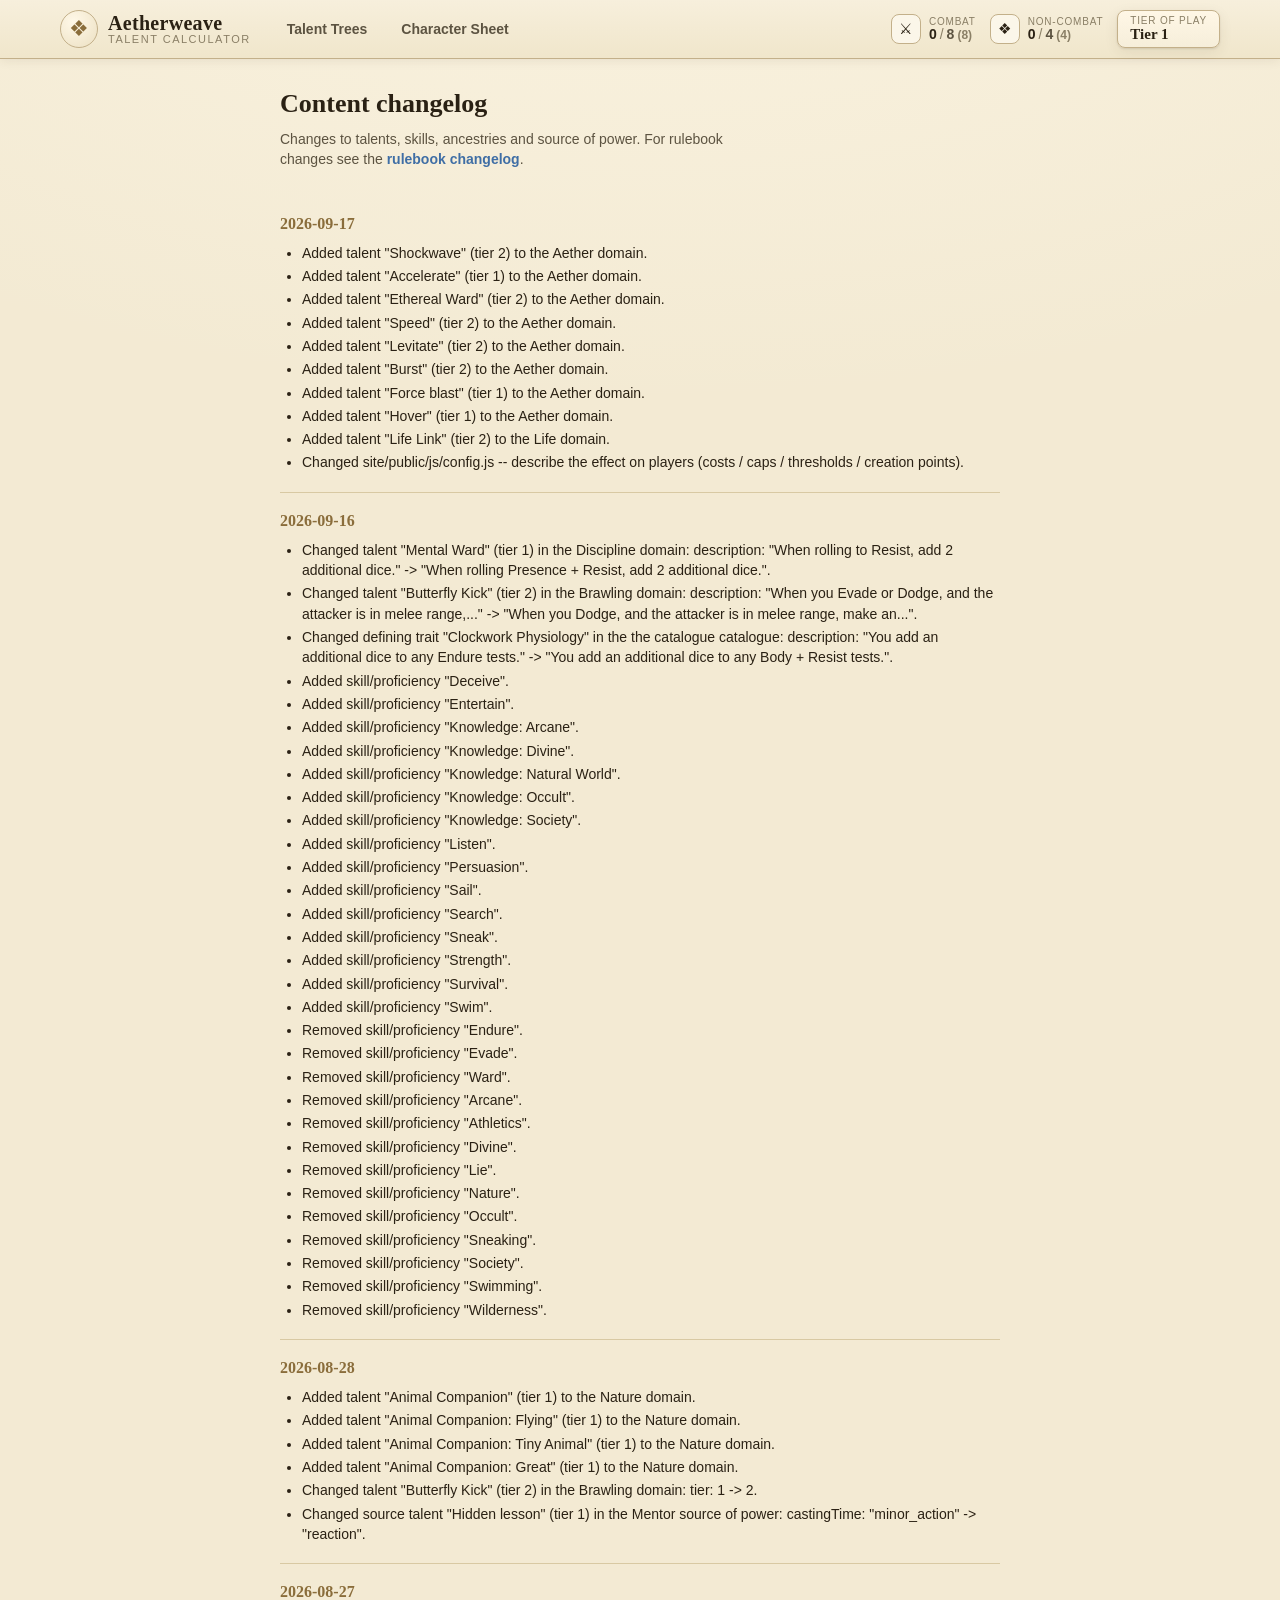
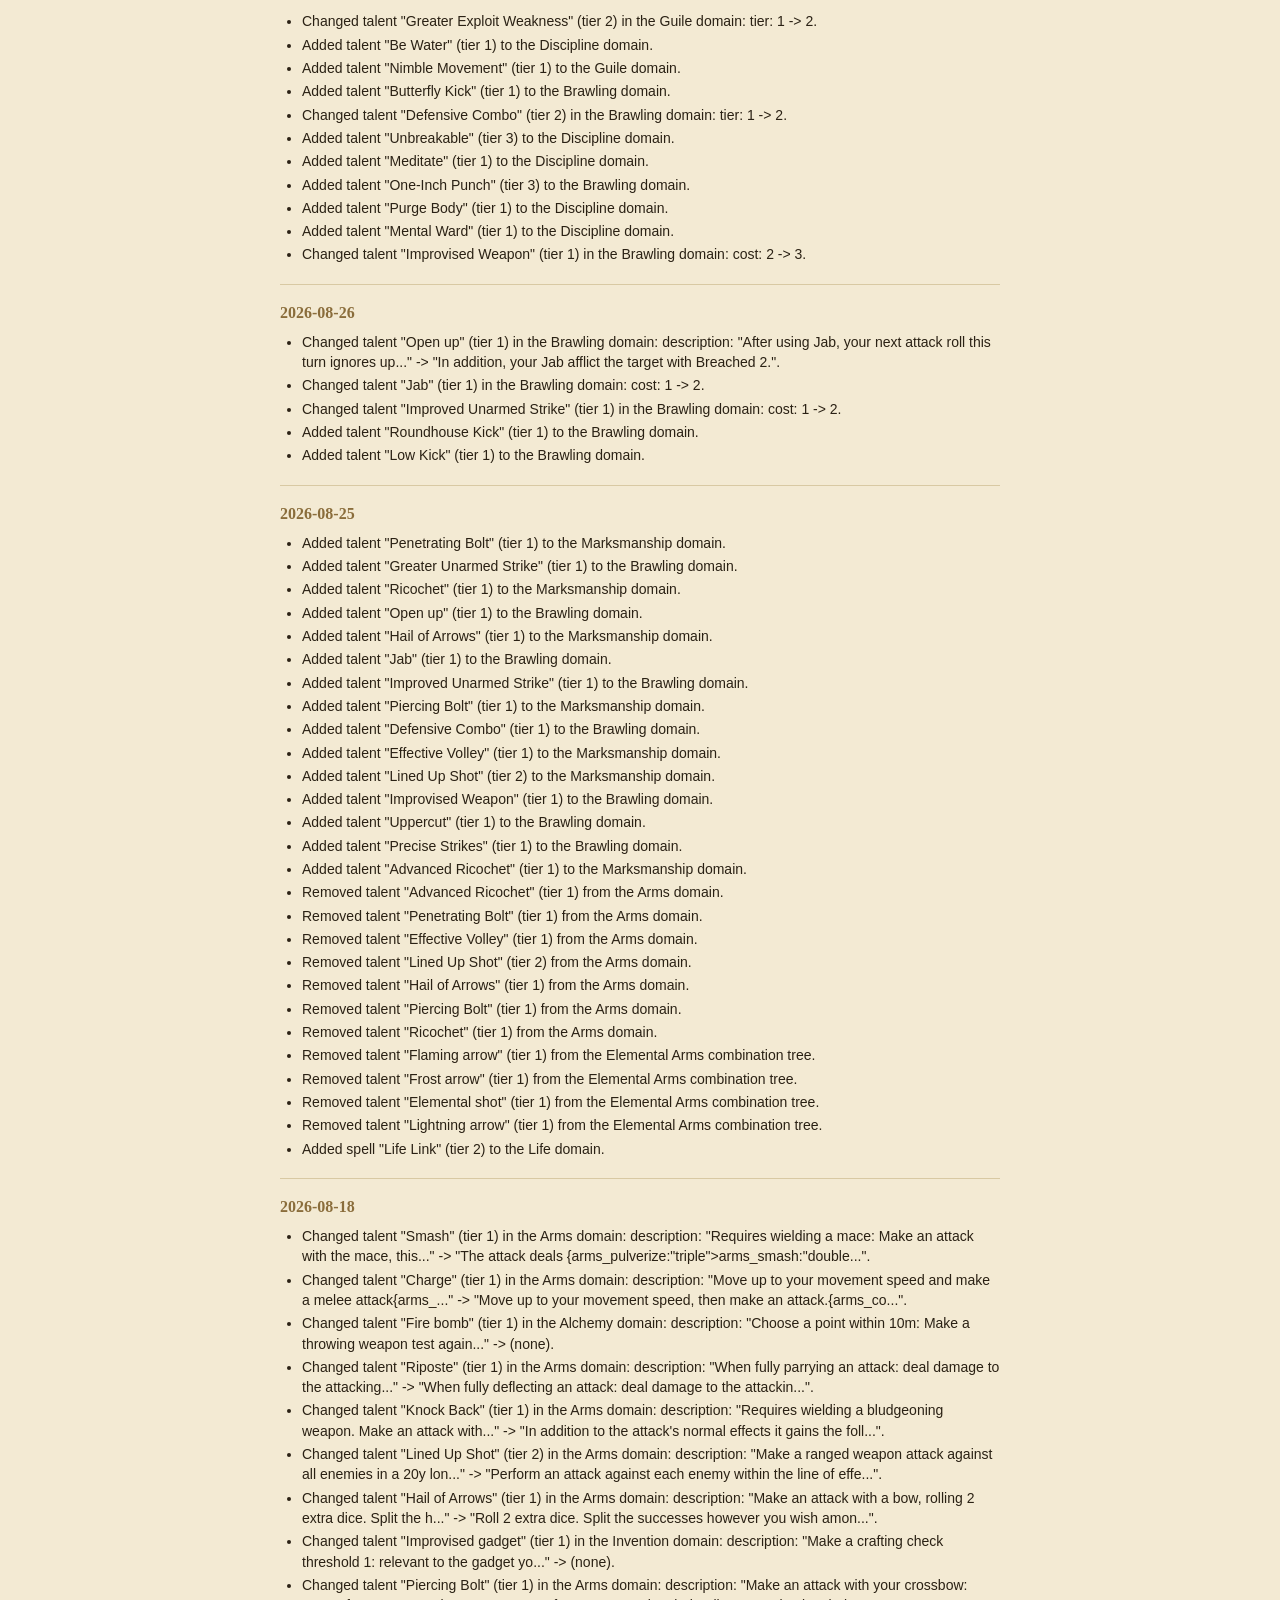
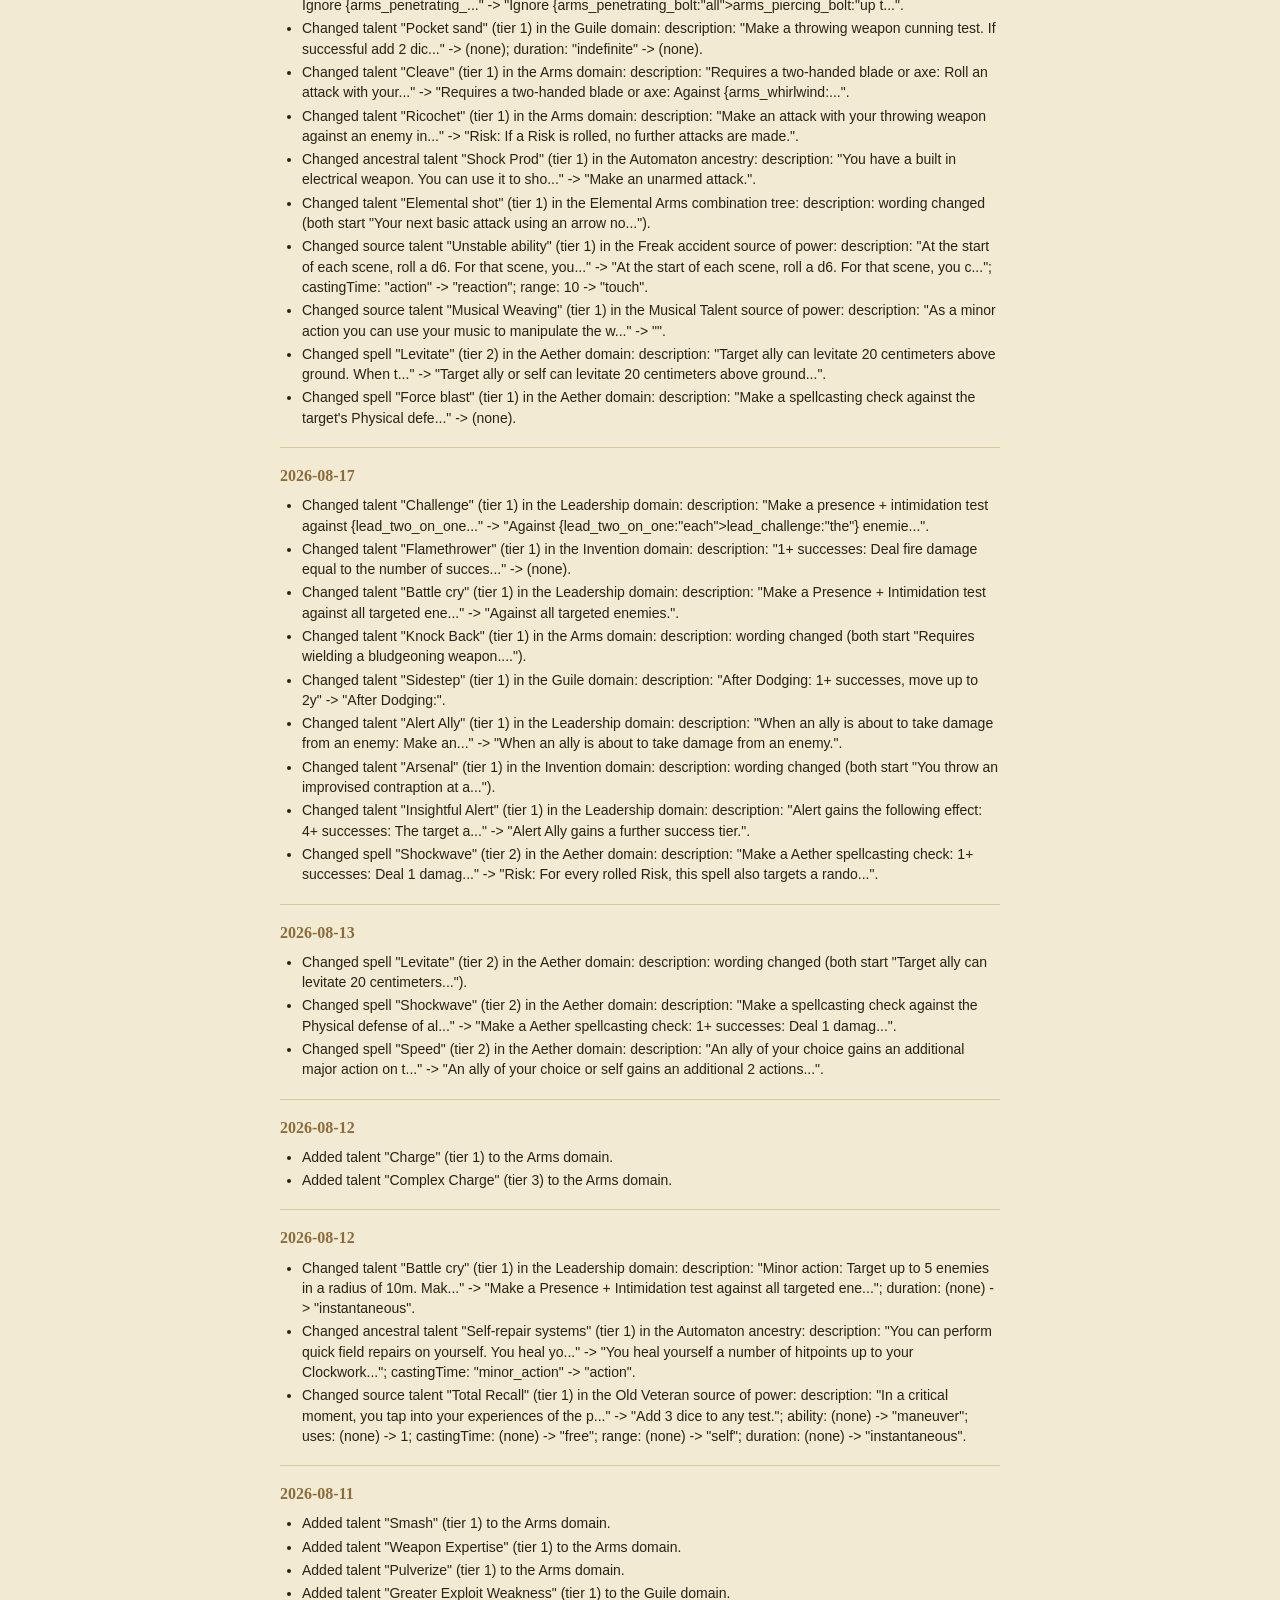
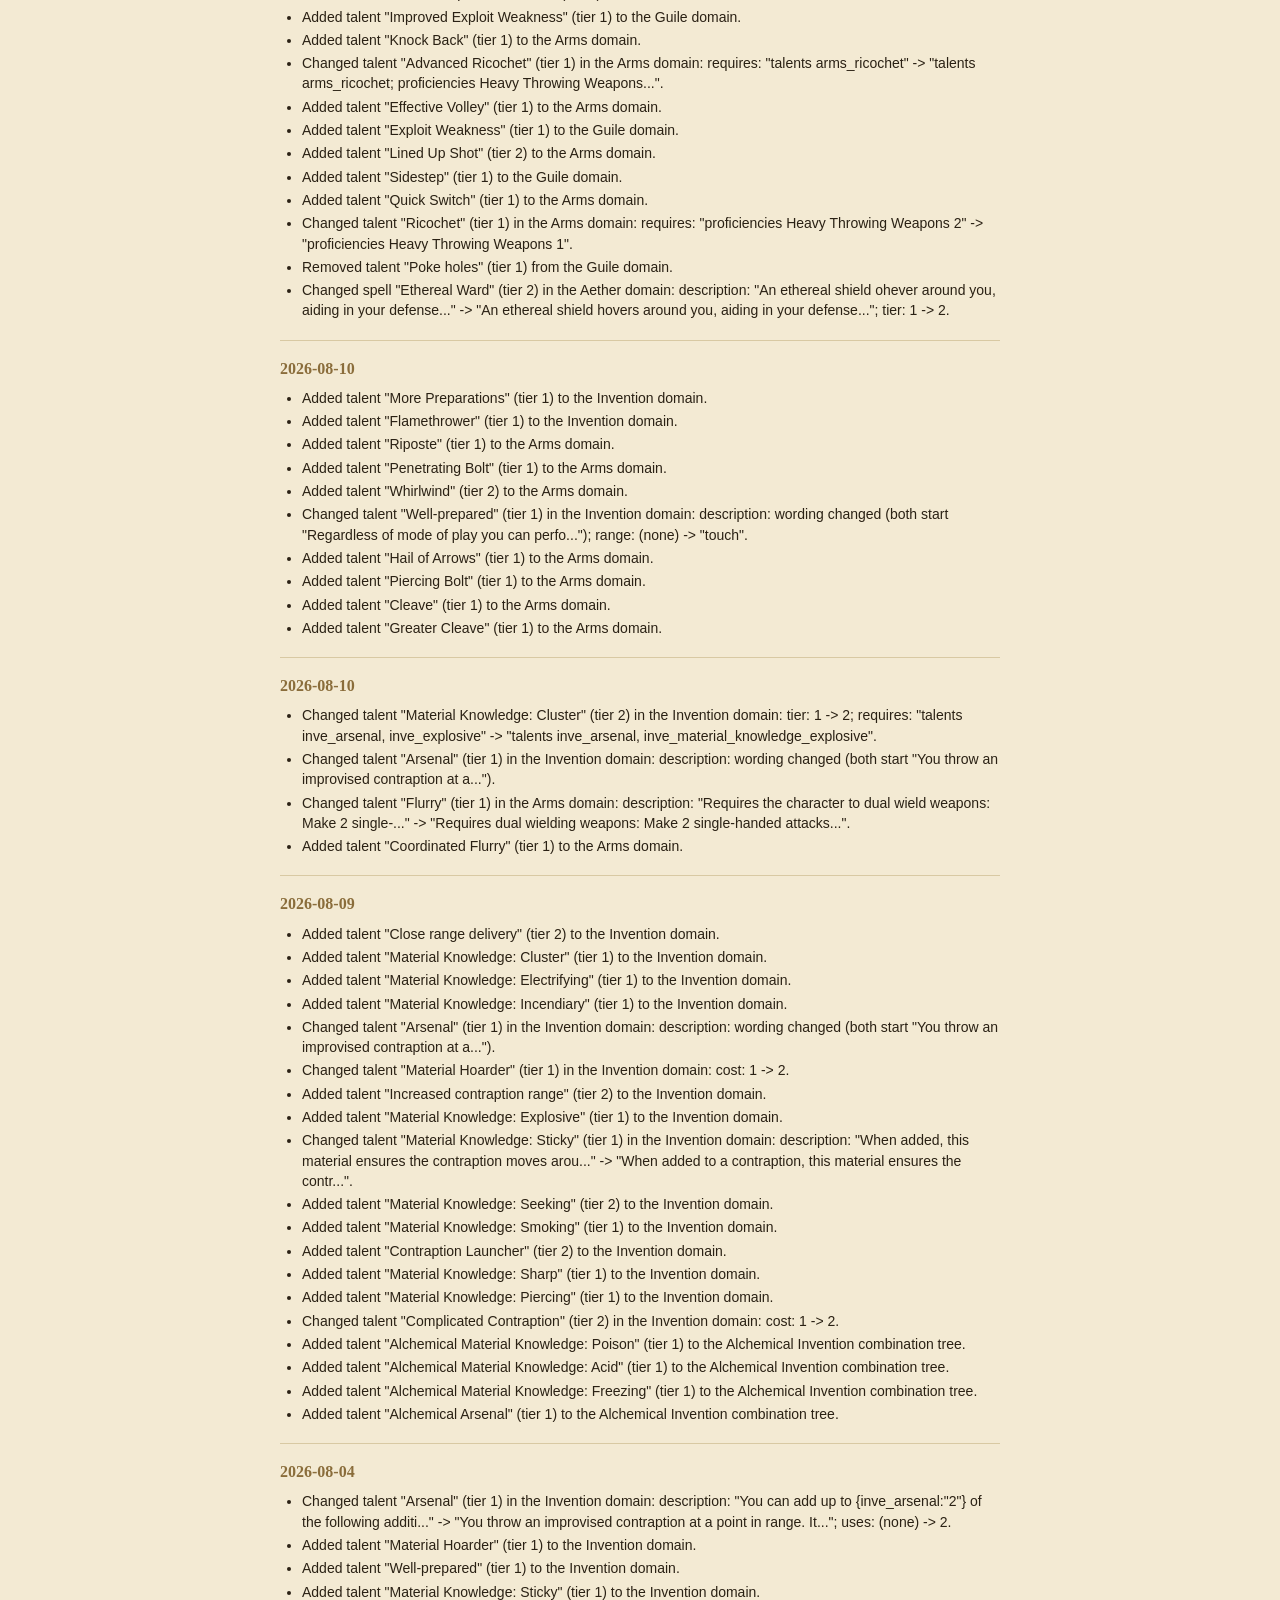
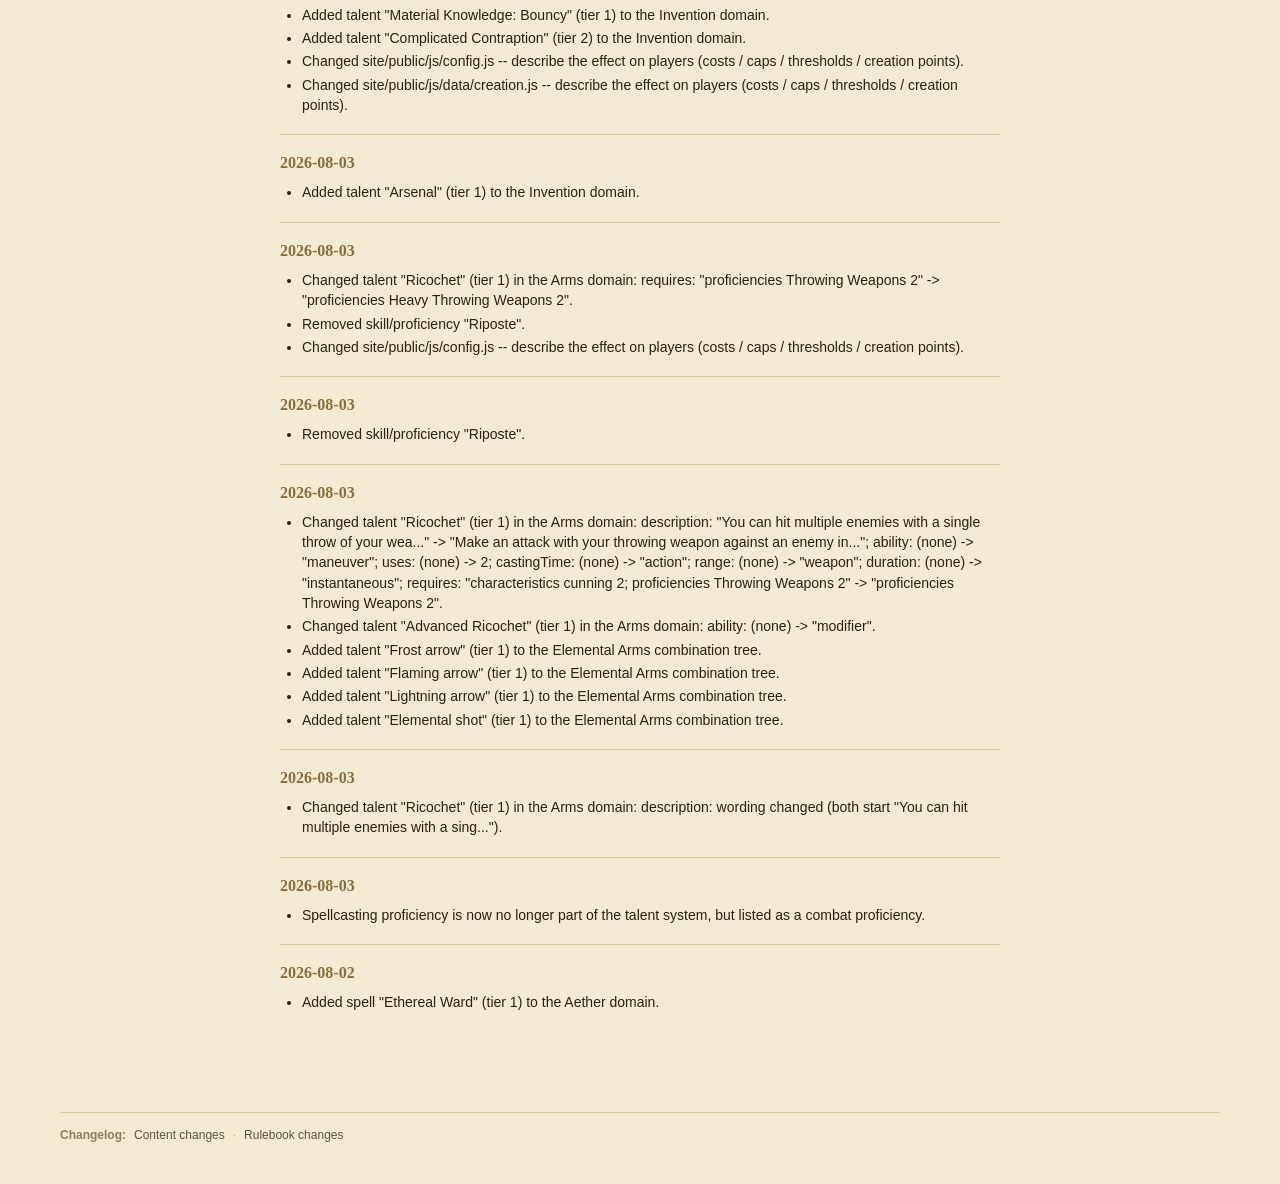
==== commit bbf215c4: "Spell to maneuver rework" ====
--- a/changelog-content.html
+++ b/changelog-content.html
@@ -12,7 +12,7 @@
   <main class="page page-changelog">
     <h1 class="changelog-title">Content changelog</h1>
     <p class="changelog-lead">
-      Changes to talents, skills, ancestries, source of power, and spells.
+      Changes to talents, skills, ancestries and source of power.
       For rulebook changes see the <a class="inline-link" href="changelog-rules.html">rulebook changelog</a>.
     </p>
     <div id="changelog"></div>
@@ -30,7 +30,6 @@
   <script src="js/data/backgrounds.js"></script>
   <script src="js/data/combinations.js"></script>
   <script src="js/data/sources.js"></script>
-  <script src="js/data/spells.js"></script>
   <script src="js/data/changelog-content.js"></script>
   <script src="js/data/changelog-rules.js"></script>
 
--- a/css/style.css
+++ b/css/style.css
@@ -254,8 +254,8 @@
 }
 
 /* Kind marker — the box's top-left corner, opposite the owned badge. Says what
-   a node *gives* (passive / maneuver / spell / modifier) without opening the
-   tooltip, which is the question a grid mixing all four raises on every node. */
+   a node *gives* (passive / maneuver / modifier / companion) without opening the
+   tooltip, which is the question a grid mixing them raises on every node. */
 .node-kind {
   position: absolute; top: -7px; left: -7px; min-width: 20px; height: 18px;
   padding: 0 5px; border-radius: 9px;
@@ -266,7 +266,6 @@
 }
 .node-kind.kind-passive  { background: #6b6152; }
 .node-kind.kind-maneuver { background: var(--combat); }
-.node-kind.kind-spell    { background: #6b5ca5; }
 .node-kind.kind-modifier { background: #7a6a2f; }
 
 /* States */
@@ -440,7 +439,7 @@
 }
 
 /* Stats: HP + characteristics */
-.hp-mana-row { display: flex; flex-wrap: wrap; justify-content: center; gap: 16px; align-items: stretch; margin-bottom: 16px; }
+.vitals-row { display: flex; flex-wrap: wrap; justify-content: center; gap: 16px; align-items: stretch; margin-bottom: 16px; }
 .char-row { display: flex; flex-wrap: wrap; justify-content: center; gap: 16px; align-items: stretch; }
 .hp-box, .char-box {
   background: var(--panel-2); border: 1px solid var(--line); border-radius: 12px;
@@ -591,8 +590,8 @@
 .talent-invalid-note { font-size: 12px; color: var(--unmet); font-weight: 600; margin-top: 2px; }
 
 /* ---------- Ability test: the roll, and the ladder read off it ----------- */
-/* One component on four surfaces (tooltip, sheet, Spells page, creation
-   cards), so a success tier reads the same wherever it is met. */
+/* One component on three surfaces (tooltip, sheet, creation cards), so a
+   success tier reads the same wherever it is met. */
 .ability-test { margin-top: 6px; border-left: 2px solid var(--line-strong); padding-left: 9px; }
 .ability-test-roll {
   display: flex; align-items: baseline; gap: 7px; flex-wrap: wrap;
@@ -916,84 +915,10 @@
   padding: 1px 6px; border-radius: 999px; background: var(--line); color: var(--ink-soft); vertical-align: middle;
 }
 
-/* ==========================================================================
-   Spellcasting — caster panel (trees), spell-picker modal, sheet categories
-   ========================================================================== */
-
-/* Caster panel on the trees page (magical domains) */
-.caster-panel {
-  --accent: #8a6d3b;
-  position: relative; z-index: 3; margin: 0 0 20px;
-  background: linear-gradient(180deg, color-mix(in srgb, var(--accent) 8%, #fffdf7), var(--panel-2));
-  border: 1px solid color-mix(in srgb, var(--accent) 40%, var(--line-strong));
-  border-left: 4px solid var(--accent);
-  border-radius: 12px; padding: 14px 16px; box-shadow: var(--shadow);
-  display: flex; flex-direction: column; gap: 12px;
-}
-.caster-head { display: flex; align-items: center; gap: 10px; }
-.caster-icon {
-  font-size: 20px; width: 40px; height: 40px; flex: none; display: grid; place-items: center;
-  border-radius: 10px; background: #fffdf7; border: 2px solid var(--accent);
-}
-.caster-title { font-family: var(--serif); font-weight: 700; font-size: 17px; }
-.caster-sub { font-size: 12px; color: var(--ink-faint); }
-
-.caster-pool {
-  display: flex; align-items: baseline; gap: 10px; flex-wrap: wrap;
-  padding: 8px 12px; border-radius: 10px; background: #fffdf7; border: 1px solid var(--line);
-}
-.caster-pool-label { font-size: 10px; text-transform: uppercase; letter-spacing: .8px; color: var(--ink-faint); font-weight: 700; }
-.caster-pool-hint { font-size: 12.5px; color: var(--ink-faint); }
-.caster-pool-eq { display: flex; align-items: baseline; gap: 8px; flex-wrap: wrap; font-size: 13px; }
-.cpp { font-weight: 600; }
-.cpp-op { color: var(--ink-faint); }
-.cpp-total { font-weight: 800; color: var(--accent); font-variant-numeric: tabular-nums; }
-
-.caster-ladder { display: flex; align-items: center; gap: 12px; flex-wrap: wrap; }
-.caster-ladder-label { font-size: 13px; font-weight: 600; }
-.caster-dots { display: flex; gap: 7px; }
-.caster-dot {
-  width: 22px; height: 22px; border-radius: 6px; cursor: pointer; padding: 0;
-  border: 2px solid var(--line-strong); background: #fffdf7;
-  transition: background .08s ease, transform .08s ease;
-}
-.caster-dot:hover:not(:disabled) { transform: scale(1.1); border-color: var(--accent); }
-.caster-dot.filled { background: var(--accent); border-color: color-mix(in srgb, var(--accent) 70%, black); }
-.caster-dot.capped { border-style: dashed; border-color: var(--line); opacity: .5; }
-.caster-dot.capped:hover { transform: none; }
-.caster-dot:disabled { cursor: not-allowed; }
-.caster-ladder-hint { font-size: 11.5px; color: var(--ink-faint); font-variant-numeric: tabular-nums; }
-
-.caster-spells { display: flex; flex-direction: column; gap: 8px; }
-.caster-spells-head { display: flex; align-items: center; gap: 10px; }
-.caster-spells-title { font-size: 14px; font-weight: 700; }
-.caster-learn { margin-left: auto; font-size: 13px; padding: 7px 13px; }
-.caster-spells-empty { font-size: 12.5px; color: var(--ink-faint); font-style: italic; }
-.caster-spell-list { display: flex; flex-direction: column; gap: 6px; }
-.caster-spell-row {
-  display: flex; align-items: center; gap: 10px; padding: 7px 10px;
-  background: #fffdf7; border: 1px solid var(--line); border-radius: 9px;
-}
-.caster-spell-row.invalid { border-color: #f0b4ae; background: #fdf0ee; }
-.spell-icon {
-  width: 34px; height: 34px; flex: none; border-radius: 8px; display: grid; place-items: center;
-  font-size: 18px; background: var(--panel-2); border: 1px solid var(--line-strong);
-}
-.spell-info { display: flex; flex-direction: column; min-width: 0; flex: 1; }
-.spell-name { font-weight: 700; display: flex; align-items: baseline; gap: 8px; }
-.spell-desc { font-size: 12px; color: var(--ink-faint); }
-.spell-invalid-note { font-size: 11.5px; color: var(--unmet); font-weight: 600; margin-top: 2px; }
-.spell-tier-tag {
-  font-size: 10px; font-weight: 800; letter-spacing: .3px; padding: 1px 7px; border-radius: 999px;
-  background: color-mix(in srgb, var(--accent) 18%, #fff); color: color-mix(in srgb, var(--accent) 75%, black);
-  border: 1px solid color-mix(in srgb, var(--accent) 40%, var(--line)); font-variant-numeric: tabular-nums;
-}
-
 /* Ability badge in the node tooltip */
 .tt-ability { font-size: 11px; font-weight: 700; padding: 2px 8px; border-radius: 999px; border: 1px solid var(--line); background: var(--panel-2); color: var(--ink-soft); }
 .tt-ability.maneuver { background: #eef2fb; border-color: #b9c8e6; color: #34507e; }
 .tt-ability.modifier { background: #f5edfa; border-color: #d3bde3; color: #63407f; }
-.tt-ability.spell { background: #eae6fb; border-color: #cfc6ef; color: #4c3f8c; }
 /* Which entry a modifier rewrites. The tree is the only place this is shown:
    modifiers are absent from the character sheet by design (DESIGN.md §4.8). */
 .tt-modifies { margin-top: 6px; font-size: 12px; font-style: italic; color: var(--ink-soft); }
@@ -1045,7 +970,7 @@
 .modal-close:hover { background: #fdecea; color: var(--unmet); border-color: #f0b4ae; }
 .modal-body { padding: 16px 18px; overflow-y: auto; }
 
-/* Sheet: ability categories + per-domain spell blocks */
+/* Sheet: ability categories */
 .talent-domain-tag {
   font-size: 9.5px; text-transform: uppercase; letter-spacing: .6px; font-weight: 700;
   margin-left: 8px; padding: 1px 7px; border-radius: 999px;
@@ -1055,12 +980,14 @@
   font-size: 10px; font-weight: 700; margin-left: 8px; padding: 1px 8px; border-radius: 999px;
   background: #eef2fb; color: #34507e; border: 1px solid #b9c8e6;
 }
-.spell-domain-block { margin-bottom: 10px; }
-.spell-domain-head { display: flex; align-items: baseline; gap: 8px; flex-wrap: wrap; margin: 6px 0; }
-.sdh-icon { font-size: 16px; }
-.sdh-name { font-family: var(--serif); font-weight: 700; font-size: 15px; }
-.sdh-pool { font-size: 11.5px; color: var(--ink-faint); }
-.spell-sheet-row .talent-name { display: flex; align-items: baseline; gap: 8px; flex-wrap: wrap; }
+
+/* Ability tags (UI.tagChips): tooltip, sheet rows, creation cards. */
+.ability-tag {
+  font-size: 10px; font-weight: 700; margin-left: 8px; padding: 1px 8px; border-radius: 999px;
+  background: var(--panel-2); color: var(--ink-soft); border: 1px solid var(--line);
+}
+.tt-meta .ability-tag { margin-left: 0; }
+.ability-tag.tag-magic { background: #eae6fb; color: #4c3f8c; border-color: #cfc6ef; }
 
 /* ---------- Companions (§4.11) ------------------------------------------- */
 /* One card per companion. Boxed rather than run together, because a character
@@ -1126,51 +1053,12 @@
 /* Companion abilities reuse .talent-row, minus the icon column its rows have. */
 .companion-ability-list .talent-row { padding: 6px 10px; }
 
-/* ---------- Spells page (a casting reference, not a grid) ---------------- */
-.spell-reference {
-  --accent: #6b5ca5;
-  background:
-    linear-gradient(180deg, rgba(255,252,244,.6), rgba(246,238,218,.6)),
-    var(--panel);
-  border: 1px solid var(--line-strong); border-radius: 14px;
-  padding: 26px 24px; box-shadow: var(--shadow);
-}
-.spell-tier-block { margin-top: 18px; }
-.spell-tier-head {
-  display: flex; align-items: baseline; gap: 10px; flex-wrap: wrap;
-  padding-bottom: 6px; margin-bottom: 10px; border-bottom: 2px dashed var(--line-strong);
-}
-.spell-tier-head.reached { border-bottom-style: solid; border-bottom-color: color-mix(in srgb, var(--accent) 55%, var(--line-strong)); }
-.sth-name { font-family: var(--serif); font-weight: 700; font-size: 15px; color: var(--ink-soft); }
-.spell-tier-head.reached .sth-name { color: var(--accent); }
-.sth-sub { font-size: 11px; text-transform: uppercase; letter-spacing: .8px; color: var(--ink-faint); }
-.sth-mana { margin-left: auto; font-size: 11.5px; color: var(--ink-faint); }
-
-/* Whether the character has it, could have it, or cannot yet. */
-.spell-status-tag {
-  font-size: 10px; font-weight: 800; letter-spacing: .3px; padding: 1px 7px; border-radius: 999px;
-  border: 1px solid var(--line); background: var(--panel-2); color: var(--ink-faint);
-}
-.spell-status-tag.known { background: color-mix(in srgb, var(--owned) 16%, #fff); border-color: color-mix(in srgb, var(--owned) 45%, var(--line)); color: color-mix(in srgb, var(--owned) 75%, black); }
-.spell-status-tag.learnable { background: color-mix(in srgb, var(--accent) 14%, #fff); border-color: color-mix(in srgb, var(--accent) 40%, var(--line)); color: color-mix(in srgb, var(--accent) 75%, black); }
-.talent-row.spell-sheet-row.unavailable .talent-icon { filter: grayscale(1); opacity: .55; }
-.talent-row.spell-sheet-row.unavailable .talent-name { color: var(--ink-faint); }
-.locked-note { color: var(--ink-faint); font-style: italic; }
-
-/* Spell-test pool tag (trees-page header, magical domains) */
+/* Spellcasting roll tag (trees-page header, magical domains) */
 .caster-tag {
   border-color: color-mix(in srgb, var(--accent) 45%, var(--line-strong));
   background: color-mix(in srgb, var(--accent) 10%, #fff);
   color: color-mix(in srgb, var(--accent) 75%, black);
 }
-
-/* Spell mana tag (tooltip + sheet) */
-.spell-mana-tag { font-size: 10px; font-weight: 700; padding: 1px 7px; border-radius: 999px; background: #eae6fb; color: #5a4aa0; border: 1px solid #cfc6ef; }
-.spell-mana-tag.cantrip { background: var(--panel-2); color: var(--ink-faint); border-color: var(--line); }
-
-/* Mana box on the character sheet (next to HP) */
-.mana-box { border-color: #cfc6ef; }
-.mana-box .stat-title { color: #5a4aa0; }
 
 /* ---------- Print / Export to PDF ----------------------------------------
    Paper renders a different document, not a restyled app: js/print-sheet.js
@@ -1369,7 +1257,7 @@
   .ps-row-sub { font-size: 6.6pt; color: #666; letter-spacing: .5pt; margin-left: 4pt; }
   .ps-row.ps-plain .ps-row-name { border-bottom: none; }
 
-  /* -- ability / spell index -- */
+  /* -- ability index -- */
   .ps-index-list { margin-bottom: 2pt; }
   .ps-tags { display: flex; gap: 4pt; flex: none; }
   .ps-tag {
@@ -1379,7 +1267,7 @@
   .ps-warn { border-color: #b3261e; color: #b3261e; font-weight: 700; }
 
   /* -- inventory -- */
-  /* Ruled lines for a pencil, same idea as the HP/Mana "___" current value:
+  /* Ruled lines for a pencil, same idea as the HP "___" current value:
      the printed sheet is what a player actually writes on during a session. */
   .ps-inv-notes { font-size: 8pt; margin-bottom: 4pt; }
   .ps-inv-notes-line {
